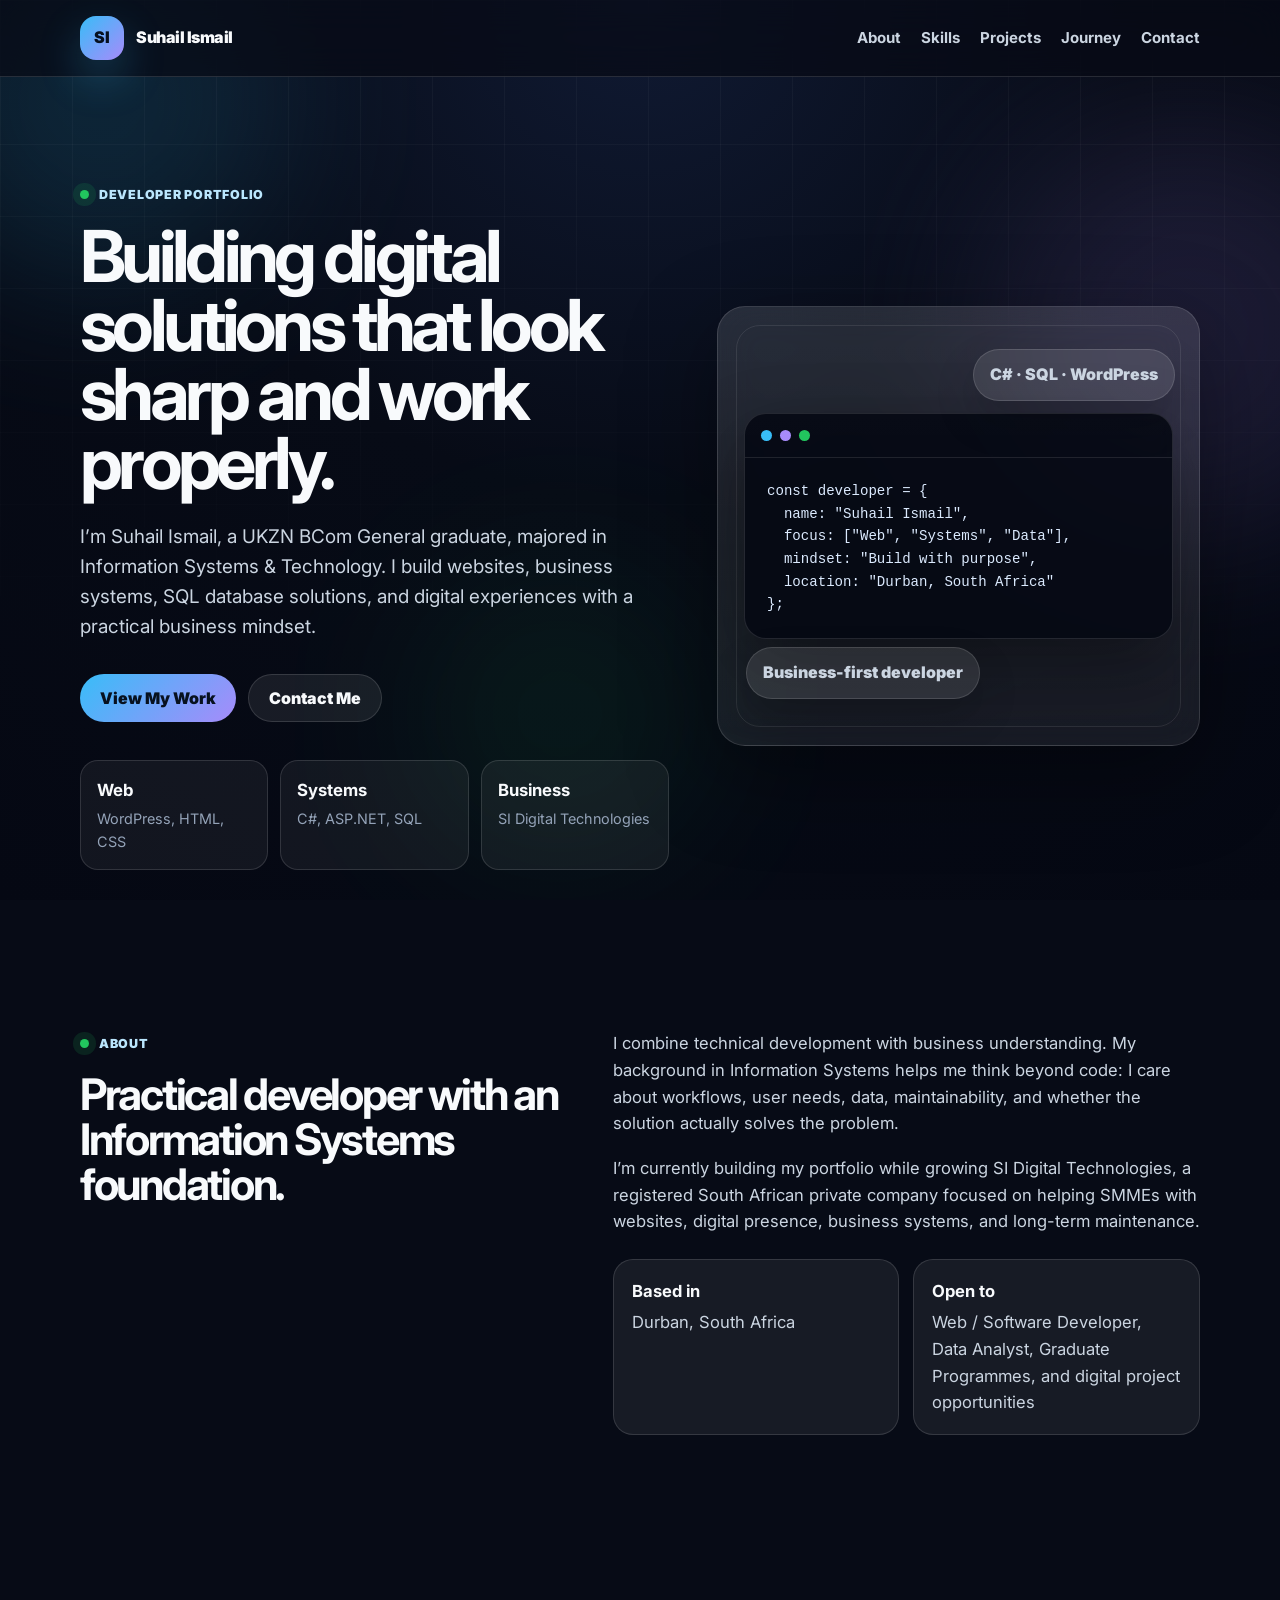
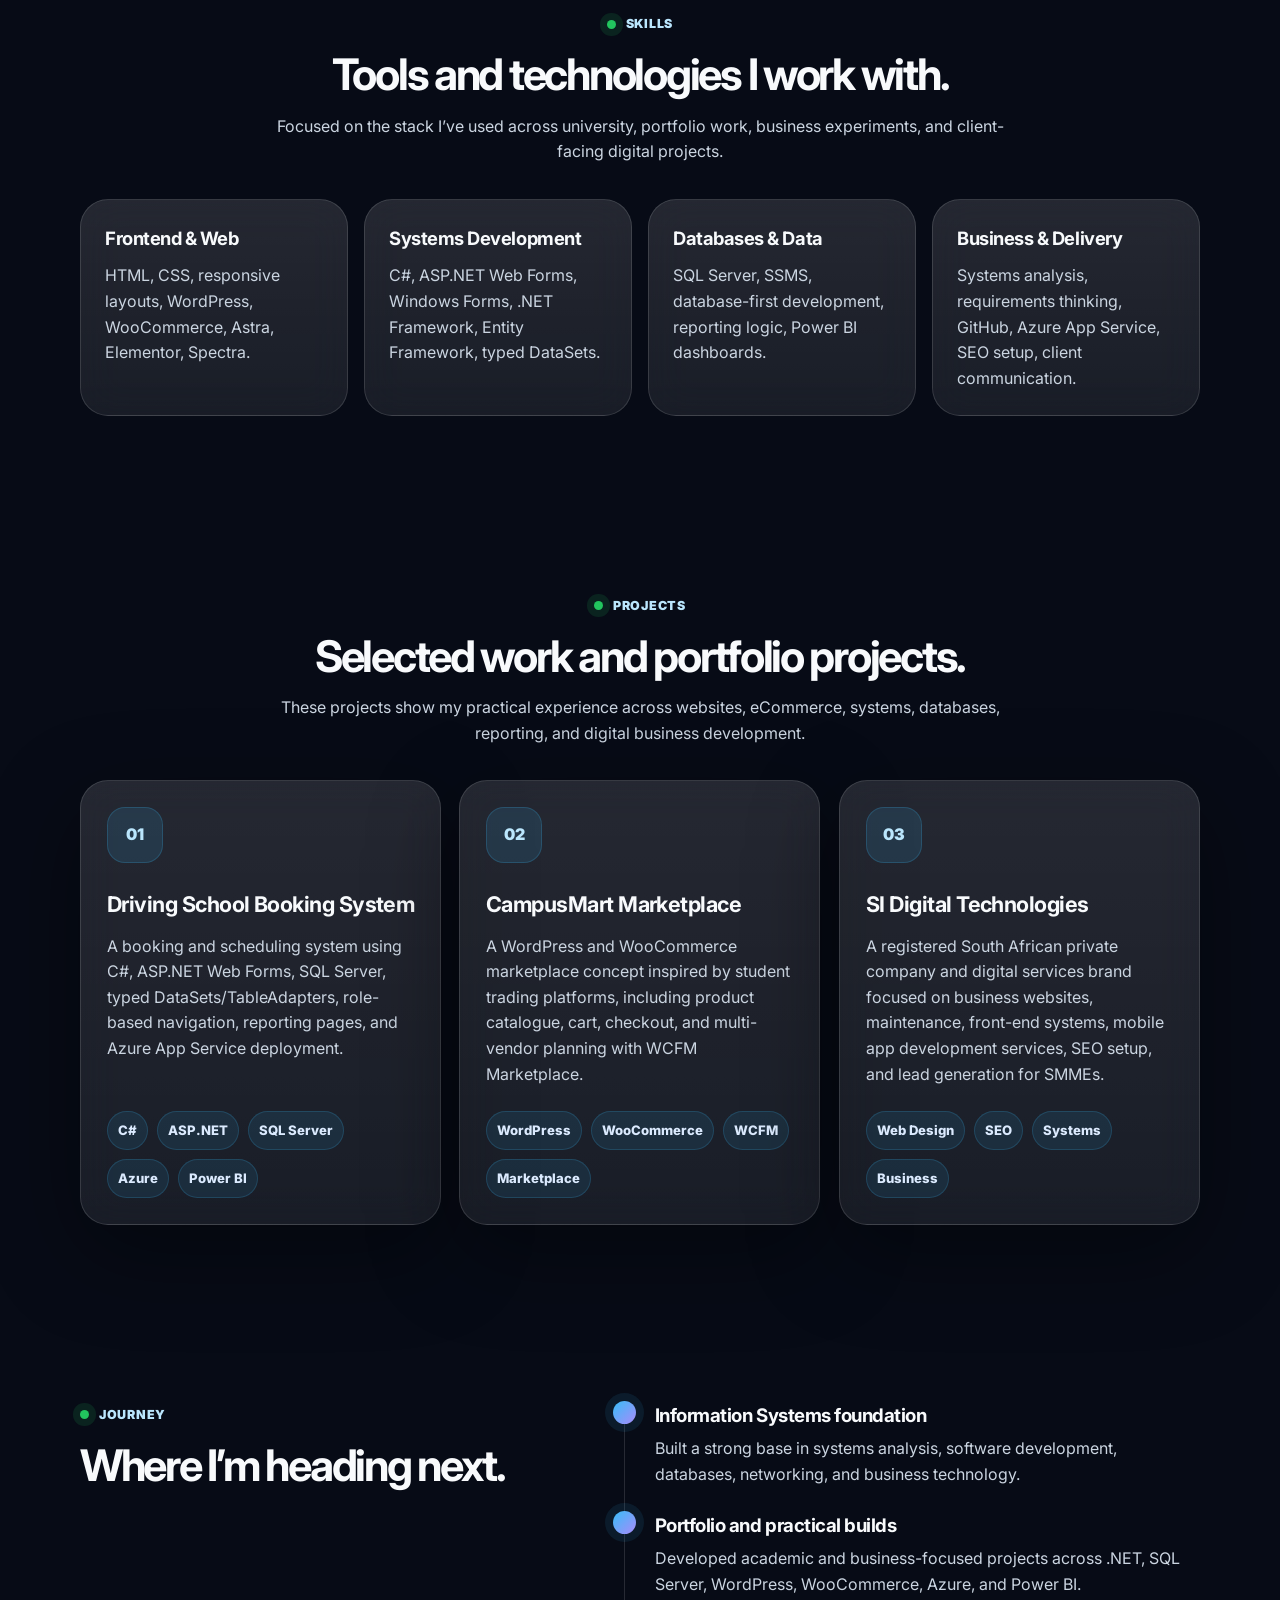
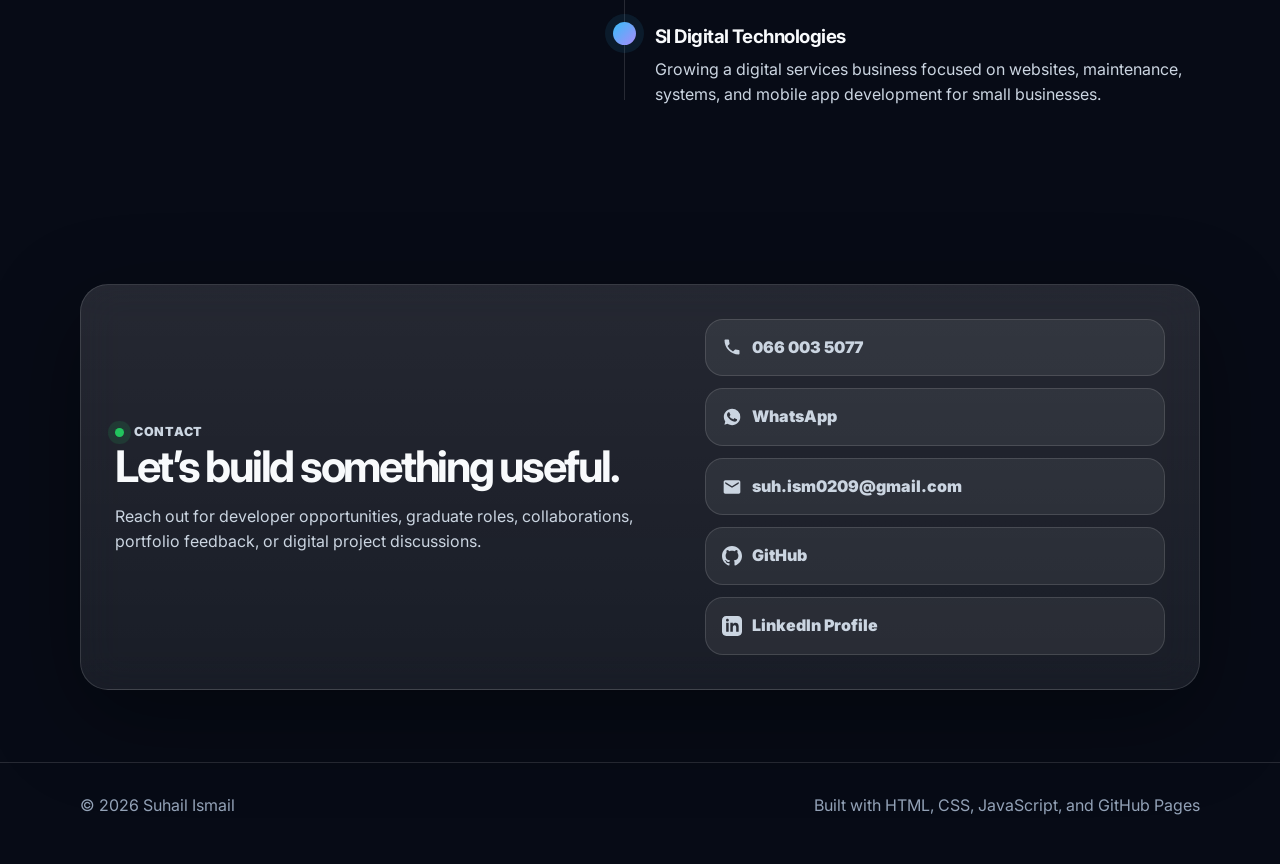
==== index.html @ fe05beca "Enhance phone contact link with hover effect for improved visibility" ====
<!doctype html>
<html lang="en">
<head>
  <meta charset="utf-8">
  <meta name="viewport" content="width=device-width, initial-scale=1">
  <meta name="description" content="Portfolio of Suhail Ismail, a BCom General graduate majoring in Information Systems and Technology, focused on web development, business systems, databases, and digital solutions.">
  <meta name="theme-color" content="#070b16">
  <title>Suhail Ismail | Developer Portfolio</title>
  <link rel="preconnect" href="https://fonts.googleapis.com">
  <link rel="preconnect" href="https://fonts.gstatic.com" crossorigin>
  <link href="https://fonts.googleapis.com/css2?family=Inter:wght@400;500;600;700;800;900&display=swap" rel="stylesheet">
  <link rel="stylesheet" href="style.css">
</head>
<body>
  <div class="cursor-glow" aria-hidden="true"></div>
  <div class="site-bg" aria-hidden="true">
    <span class="orb orb-one"></span>
    <span class="orb orb-two"></span>
    <span class="orb orb-three"></span>
    <span class="grid-overlay"></span>
  </div>

  <header class="site-header">
    <nav class="nav wrap" aria-label="Main navigation">
      <a class="brand" href="#home" aria-label="Suhail Ismail homepage">
        <span class="brand-mark">SI</span>
        <span class="brand-text">Suhail Ismail</span>
      </a>

      <button class="nav-toggle" type="button" aria-label="Open navigation" aria-expanded="false">
        <span></span><span></span><span></span>
      </button>

      <div class="nav-links" data-nav-links>
        <a href="#about">About</a>
        <a href="#skills">Skills</a>
        <a href="#projects">Projects</a>
        <a href="#journey">Journey</a>
        <a href="#contact">Contact</a>
      </div>
    </nav>
  </header>

  <main id="home">
    <section class="hero section-pad">
      <div class="wrap hero-grid">
        <div class="hero-copy reveal">
          <p class="eyebrow"><span></span>Developer Portfolio</p>
          <h1>Building digital solutions that look sharp and work properly.</h1>
          <p class="hero-lead">I’m Suhail Ismail, a UKZN BCom General graduate, majored in Information Systems &amp; Technology. I build websites, business systems, SQL database solutions, and digital experiences with a practical business mindset.</p>
          <div class="hero-actions">
            <a class="btn btn-primary" href="#projects">View My Work</a>
            <a class="btn btn-ghost" href="mailto:suh.ism0209@gmail.com">Contact Me</a>
          </div>
          <div class="hero-meta" aria-label="Portfolio highlights">
            <div><strong>Web</strong><span>WordPress, HTML, CSS</span></div>
            <div><strong>Systems</strong><span>C#, ASP.NET, SQL</span></div>
            <div><strong>Business</strong><span>SI Digital Technologies</span></div>
          </div>
        </div>

        <div class="hero-visual reveal tilt-card" data-tilt>
          <div class="visual-card glass-card">
            <div class="code-window">
              <div class="window-dots"><span></span><span></span><span></span></div>
              <pre><code>const developer = {
  name: "Suhail Ismail",
  focus: ["Web", "Systems", "Data"],
  mindset: "Build with purpose",
  location: "Durban, South Africa"
};</code></pre>
            </div>
            <div class="floating-badge badge-top">C# · SQL · WordPress</div>
            <div class="floating-badge badge-bottom">Business-first developer</div>
          </div>
        </div>
      </div>
    </section>

    <section id="about" class="section-pad">
      <div class="wrap two-col">
        <div class="section-heading reveal">
          <p class="eyebrow"><span></span>About</p>
          <h2>Practical developer with an Information Systems foundation.</h2>
        </div>
        <div class="about-copy reveal">
          <p>I combine technical development with business understanding. My background in Information Systems helps me think beyond code: I care about workflows, user needs, data, maintainability, and whether the solution actually solves the problem.</p>
          <p>I’m currently building my portfolio while growing SI Digital Technologies, a registered South African private company focused on helping SMMEs with websites, digital presence, business systems, and long-term maintenance.</p>
          <div class="about-cards">
            <article class="mini-card"><strong>Based in</strong><span>Durban, South Africa</span></article>
            <article class="mini-card"><strong>Open to</strong><span>Web / Software Developer, Data Analyst, Graduate Programmes, and digital project opportunities</span></article>
          </div>
        </div>
      </div>
    </section>

    <section id="skills" class="section-pad">
      <div class="wrap">
        <div class="section-heading reveal center-heading">
          <p class="eyebrow"><span></span>Skills</p>
          <h2>Tools and technologies I work with.</h2>
          <p>Focused on the stack I’ve used across university, portfolio work, business experiments, and client-facing digital projects.</p>
        </div>

        <div class="skills-grid reveal">
          <article class="skill-card glass-card"><h3>Frontend &amp; Web</h3><p>HTML, CSS, responsive layouts, WordPress, WooCommerce, Astra, Elementor, Spectra.</p></article>
          <article class="skill-card glass-card"><h3>Systems Development</h3><p>C#, ASP.NET Web Forms, Windows Forms, .NET Framework, Entity Framework, typed DataSets.</p></article>
          <article class="skill-card glass-card"><h3>Databases &amp; Data</h3><p>SQL Server, SSMS, database-first development, reporting logic, Power BI dashboards.</p></article>
          <article class="skill-card glass-card"><h3>Business &amp; Delivery</h3><p>Systems analysis, requirements thinking, GitHub, Azure App Service, SEO setup, client communication.</p></article>
        </div>
      </div>
    </section>

    <section id="projects" class="section-pad">
      <div class="wrap">
        <div class="section-heading reveal center-heading">
          <p class="eyebrow"><span></span>Projects</p>
          <h2>Selected work and portfolio projects.</h2>
          <p>These projects show my practical experience across websites, eCommerce, systems, databases, reporting, and digital business development.</p>
        </div>

        <div class="project-grid">
          <a href="driving-school.html" class="project-card glass-card reveal tilt-card" data-tilt>
            <div class="project-number">01</div>
            <h3>Driving School Booking System</h3>
            <p>A booking and scheduling system using C#, ASP.NET Web Forms, SQL Server, typed DataSets/TableAdapters, role-based navigation, reporting pages, and Azure App Service deployment.</p>
            <div class="tags"><span>C#</span><span>ASP.NET</span><span>SQL Server</span><span>Azure</span><span>Power BI</span></div>
          </a>

          <article class="project-card glass-card reveal tilt-card" data-tilt>
            <div class="project-number">02</div>
            <h3>CampusMart Marketplace</h3>
            <p>A WordPress and WooCommerce marketplace concept inspired by student trading platforms, including product catalogue, cart, checkout, and multi-vendor planning with WCFM Marketplace.</p>
            <div class="tags"><span>WordPress</span><span>WooCommerce</span><span>WCFM</span><span>Marketplace</span></div>
          </article>

          <article class="project-card glass-card reveal tilt-card" data-tilt>
            <div class="project-number">03</div>
            <h3>SI Digital Technologies</h3>
            <p>A registered South African private company and digital services brand focused on business websites, maintenance, front-end systems, mobile app development services, SEO setup, and lead generation for SMMEs.</p>
            <div class="tags"><span>Web Design</span><span>SEO</span><span>Systems</span><span>Business</span></div>
          </article>
        </div>
      </div>
    </section>

    <section id="journey" class="section-pad">
      <div class="wrap two-col">
        <div class="section-heading reveal">
          <p class="eyebrow"><span></span>Journey</p>
          <h2>Where I’m heading next.</h2>
        </div>
        <div class="timeline reveal">
          <article class="timeline-item"><span></span><div><h3>Information Systems foundation</h3><p>Built a strong base in systems analysis, software development, databases, networking, and business technology.</p></div></article>
          <article class="timeline-item"><span></span><div><h3>Portfolio and practical builds</h3><p>Developed academic and business-focused projects across .NET, SQL Server, WordPress, WooCommerce, Azure, and Power BI.</p></div></article>
          <article class="timeline-item"><span></span><div><h3>SI Digital Technologies</h3><p>Growing a digital services business focused on websites, maintenance, systems, and mobile app development for small businesses.</p></div></article>
        </div>
      </div>
    </section>

    <section id="contact" class="section-pad contact-section">
      <div class="wrap contact-card glass-card reveal">
        <div>
          <p class="eyebrow"><span></span>Contact</p>
          <h2>Let’s build something useful.</h2>
          <p>Reach out for developer opportunities, graduate roles, collaborations, portfolio feedback, or digital project discussions.</p>
        </div>
        <div class="contact-links">
            <a href="tel: +27660035077" class="contact-link-phone">
              <svg xmlns="http://www.w3.org/2000/svg" width="20" height="20" viewBox="0 0 24 24" fill="currentColor"><path d="M6.62 10.79a15.05 15.05 0 006.59 6.59l2.2-2.2c.27-.27.67-.36 1.02-.24 1.12.37 2.33.57 3.57.57.55 0 1 .45 1 1V20c0 .55-.45 1-1 1-9.39 0-17-7.61-17-17 0-.55.45-1 1-1h3.5c.55 0 1 .45 1 1 0 1.25.2 2.45.57 3.57.11.35.03.74-.25 1.02l-2.2 2.2z"/></svg>
              <span>066 003 5077</span>
            </a>
           <a href="https://wa.me/27660035077" target="_blank" rel="noopener" class="contact-link-whatsapp">
             <svg xmlns="http://www.w3.org/2000/svg" width="20" height="20" viewBox="0 0 24 24" fill="currentColor"><path d="M17.472 14.382c-.297-.149-1.758-.867-2.03-.967-.273-.099-.471-.148-.67.15-.197.297-.767.966-.94 1.164-.173.199-.347.223-.644.075-.297-.15-1.255-.463-2.39-1.475-.883-.788-1.48-1.761-1.653-2.059-.173-.297-.018-.458.13-.606.134-.133.298-.347.446-.52.149-.174.198-.298.298-.497.099-.198.05-.371-.025-.52-.075-.149-.669-1.612-.916-2.207-.242-.579-.487-.5-.669-.51-.173-.008-.371-.01-.57-.01-.198 0-.52.074-.792.372-.272.297-1.04 1.016-1.04 2.479 0 1.462 1.065 2.875 1.213 3.074.149.198 2.096 3.2 5.077 4.487.709.306 1.262.489 1.694.625.712.227 1.36.195 1.871.118.571-.085 1.758-.719 2.006-1.413.248-.694.248-1.289.173-1.413-.074-.124-.272-.198-.57-.347m-5.421 7.403h-.004a9.87 9.87 0 01-5.031-1.378l-.361-.214-3.741.982.998-3.648-.235-.374a9.86 9.86 0 01-1.51-5.26c.001-5.45 4.436-9.884 9.888-9.884 2.64 0 5.122 1.03 6.988 2.898a9.825 9.825 0 012.893 6.994c-.003 5.45-4.437 9.884-9.885 9.884z"/></svg>
             <span>WhatsApp</span>
           </a>
           <a href="mailto:suh.ism0209@gmail.com">
             <svg xmlns="http://www.w3.org/2000/svg" width="20" height="20" viewBox="0 0 24 24" fill="currentColor"><path d="M20 4H4c-1.1 0-1.99.9-1.99 2L2 18c0 1.1.9 2 2 2h16c1.1 0 2-.9 2-2V6c0-1.1-.9-2-2-2zm0 4l-8 5-8-5V6l8 5 8-5v2z"/></svg>
             <span>suh.ism0209@gmail.com</span>
           </a>
            <a href="https://github.com/SI0209" target="_blank" rel="noopener" class="contact-link-github">
              <svg xmlns="http://www.w3.org/2000/svg" width="20" height="20" viewBox="0 0 24 24" fill="currentColor"><path d="M12 0c-6.626 0-12 5.373-12 12 0 5.302 3.438 9.8 8.207 11.387.599.111.793-.261.793-.577v-2.234c-3.338.726-4.033-1.416-4.033-1.416-.546-1.387-1.333-1.756-1.333-1.756-1.089-.745.083-.729.083-.729 1.205.084 1.839 1.237 1.839 1.237 1.07 1.834 2.807 1.304 3.492.997.107-.775.418-1.305.762-1.604-2.665-.305-5.467-1.334-5.467-5.931 0-1.311.469-2.381 1.236-3.221-.124-.303-.535-1.524.117-3.176 0 0 1.008-.322 3.301 1.23.957-.266 1.983-.399 3.003-.404 1.02.005 2.047.138 3.006.404 2.291-1.552 3.297-1.23 3.297-1.23.653 1.653.242 2.874.118 3.176.77.84 1.235 1.911 1.235 3.221 0 4.609-2.807 5.624-5.479 5.921.43.372.823 1.102.823 2.222v3.293c0 .319.192.694.801.576 4.765-1.589 8.199-6.086 8.199-11.386 0-6.627-5.373-12-12-12z"/></svg>
              <span>GitHub</span>
            </a>
            <a href="https://www.linkedin.com/in/suhail-ismail-73589b288" target="_blank" rel="noopener" class="contact-link-linkedin">
              <svg xmlns="http://www.w3.org/2000/svg" width="20" height="20" viewBox="0 0 24 24" fill="currentColor"><path d="M19 0h-14c-2.761 0-5 2.239-5 5v14c0 2.761 2.239 5 5 5h14c2.761 0 5-2.239 5-5v-14c0-2.761-2.239-5-5-5zm-11 19h-3v-11h3v11zm-1.5-12.268c-.966 0-1.75-.79-1.75-1.764s.784-1.764 1.75-1.764 1.75.79 1.75 1.764-.783 1.764-1.75 1.764zm13.5 12.268h-3v-5.604c0-3.368-4-3.113-4 0v5.604h-3v-11h3v1.765c1.396-2.586 7-2.777 7 2.476v6.759z"/></svg>
              <span>LinkedIn Profile</span>
            </a>
        </div>
      </div>
    </section>
  </main>

  <footer class="site-footer">
    <div class="wrap footer-inner">
      <span>© 2026 Suhail Ismail</span>
      <span>Built with HTML, CSS, JavaScript, and GitHub Pages</span>
    </div>
  </footer>

  <script src="script.js"></script>
</body>
</html>
---- style.css ----
:root {
  --bg: #070b16;
  --bg-soft: #0d1324;
  --card: rgba(255, 255, 255, 0.075);
  --card-strong: rgba(255, 255, 255, 0.12);
  --text: #f8fafc;
  --muted: #cbd5e1;
  --soft: #94a3b8;
  --line: rgba(255, 255, 255, 0.13);
  --accent: #38bdf8;
  --accent-two: #a78bfa;
  --accent-three: #22c55e;
  --shadow: 0 28px 90px rgba(0, 0, 0, 0.38);
  --radius: 28px;
  --max: 1120px;
}

* { box-sizing: border-box; }
html { scroll-behavior: smooth; overflow-x: hidden; }
body {
  margin: 0;
  font-family: Inter, system-ui, -apple-system, BlinkMacSystemFont, "Segoe UI", sans-serif;
  background: var(--bg);
  color: var(--text);
  line-height: 1.6;
  overflow-x: hidden;
}

a { color: inherit; text-decoration: none; }
img { max-width: 100%; display: block; }
::selection { background: rgba(56, 189, 248, 0.3); }

.wrap { width: min(var(--max), calc(100% - 32px)); margin: 0 auto; }
.section-pad { padding: 88px 0; position: relative; }
.hero-copy, .section-heading, .about-copy, .skill-card, .project-card, .contact-card, .timeline { min-width: 0; }

.site-bg { position: fixed; inset: 0; z-index: -2; overflow: hidden; background: radial-gradient(circle at top, #101a33 0%, var(--bg) 45%, #050813 100%); }
.grid-overlay {
  position: absolute;
  inset: 0;
  background-image:
    linear-gradient(rgba(255,255,255,0.04) 1px, transparent 1px),
    linear-gradient(90deg, rgba(255,255,255,0.04) 1px, transparent 1px);
  background-size: 72px 72px;
  mask-image: linear-gradient(to bottom, black, transparent 78%);
}
.orb { position: absolute; border-radius: 50%; filter: blur(80px); opacity: 0.55; animation: floatOrb 16s ease-in-out infinite alternate; }
.orb-one { width: 360px; height: 360px; background: rgba(56, 189, 248, 0.28); top: -80px; left: -80px; }
.orb-two { width: 420px; height: 420px; background: rgba(167, 139, 250, 0.24); top: 120px; right: -120px; animation-delay: -4s; }
.orb-three { width: 300px; height: 300px; background: rgba(34, 197, 94, 0.15); bottom: 4%; left: 32%; animation-delay: -8s; }
@keyframes floatOrb { to { transform: translate3d(42px, -36px, 0) scale(1.08); } }

.cursor-glow {
  position: fixed;
  width: 420px;
  height: 420px;
  border-radius: 50%;
  background: radial-gradient(circle, rgba(56, 189, 248, 0.13), transparent 62%);
  pointer-events: none;
  z-index: -1;
  transform: translate(-50%, -50%);
  opacity: 0;
  transition: opacity 0.25s ease;
}

.site-header {
  position: sticky;
  top: 0;
  z-index: 50;
  backdrop-filter: blur(18px);
  background: rgba(7, 11, 22, 0.72);
  border-bottom: 1px solid var(--line);
}
.nav { min-height: 76px; display: flex; align-items: center; justify-content: space-between; gap: 24px; }
.brand { display: inline-flex; align-items: center; gap: 12px; font-weight: 900; letter-spacing: -0.03em; }
.brand-mark {
  width: 44px;
  height: 44px;
  display: grid;
  place-items: center;
  border-radius: 16px;
  background: linear-gradient(135deg, var(--accent), var(--accent-two));
  color: #06101f;
  box-shadow: 0 18px 42px rgba(56, 189, 248, 0.26);
  flex: 0 0 auto;
}
.brand-text { font-size: 1rem; }
.nav-links { display: flex; align-items: center; gap: 20px; color: var(--muted); font-weight: 700; font-size: 0.94rem; }
.nav-links a { transition: color 0.2s ease; }
.nav-links a:hover { color: var(--accent); }
.nav-toggle { display: none; width: 44px; height: 44px; border: 1px solid var(--line); border-radius: 14px; background: rgba(255,255,255,0.06); }
.nav-toggle span { display: block; width: 18px; height: 2px; margin: 4px auto; background: var(--text); border-radius: 999px; }

.hero { min-height: auto; display: grid; align-items: center; padding-top: 104px; padding-bottom: 72px; }
.hero-grid { display: grid; grid-template-columns: minmax(0, 1fr) minmax(340px, 0.82fr); gap: clamp(24px, 4vw, 48px); align-items: center; }
.eyebrow { display: inline-flex; align-items: center; gap: 10px; margin: 0 0 18px; color: #bae6fd; font-weight: 900; letter-spacing: 0.06em; text-transform: uppercase; font-size: 0.78rem; }
.eyebrow span { width: 9px; height: 9px; border-radius: 99px; background: var(--accent-three); box-shadow: 0 0 0 7px rgba(34,197,94,0.13); flex: 0 0 auto; }
h1, h2, h3, p { overflow-wrap: normal; word-break: normal; }
h1 { margin: 0; font-size: clamp(2.8rem, 5.6vw, 5.15rem); line-height: 0.96; letter-spacing: -0.065em; max-width: 780px; }
h2 { margin: 0; font-size: clamp(2rem, 3.4vw, 3.15rem); line-height: 1.04; letter-spacing: -0.052em; }
h3 { margin: 0; letter-spacing: -0.025em; }
.hero-lead { max-width: 720px; margin: 24px 0 0; color: var(--muted); font-size: clamp(1.02rem, 1.65vw, 1.18rem); }
.hero-actions { display: flex; flex-wrap: wrap; gap: 12px; margin-top: 32px; }
.btn {
  display: inline-flex;
  align-items: center;
  justify-content: center;
  min-height: 48px;
  padding: 0 20px;
  border-radius: 999px;
  font-weight: 900;
  border: 1px solid var(--line);
  transition: transform 0.2s ease, border-color 0.2s ease, background 0.2s ease;
}
.btn:hover { transform: translateY(-2px); border-color: rgba(56, 189, 248, 0.65); }
.btn-primary { border: 0; background: linear-gradient(135deg, var(--accent), var(--accent-two)); color: #07111f; }
.btn-ghost { background: rgba(255,255,255,0.075); color: var(--text); }
.hero-meta { display: grid; grid-template-columns: repeat(3, minmax(0, 1fr)); gap: 12px; margin-top: 38px; }
.hero-meta div { padding: 16px; border: 1px solid var(--line); border-radius: 18px; background: rgba(255,255,255,0.055); }
.hero-meta strong { display: block; font-size: 1.05rem; }
.hero-meta span { display: block; color: var(--soft); font-size: 0.9rem; margin-top: 3px; }

.glass-card {
  background: linear-gradient(180deg, var(--card-strong), var(--card));
  border: 1px solid var(--line);
  border-radius: var(--radius);
  box-shadow: var(--shadow);
  backdrop-filter: blur(20px);
}
.hero-visual { perspective: 900px; min-width: 0; width: 100%; max-width: 520px; justify-self: end; }
.visual-card { min-height: 440px; position: relative; padding: 26px; display: grid; align-items: center; transform-style: preserve-3d; overflow: hidden; }
.visual-card::before {
  content: "";
  position: absolute;
  inset: 18px;
  border-radius: 24px;
  border: 1px solid rgba(255,255,255,0.09);
  transform: translateZ(34px);
}
.code-window { position: relative; z-index: 2; transform: translateZ(64px); border-radius: 22px; overflow: hidden; background: rgba(4, 8, 18, 0.86); border: 1px solid rgba(255,255,255,0.12); box-shadow: 0 28px 70px rgba(0,0,0,0.38); }
.window-dots { display: flex; gap: 8px; padding: 16px; border-bottom: 1px solid rgba(255,255,255,0.1); }
.window-dots span { width: 11px; height: 11px; border-radius: 50%; background: var(--accent); }
.window-dots span:nth-child(2) { background: var(--accent-two); }
.window-dots span:nth-child(3) { background: var(--accent-three); }
pre { margin: 0; padding: 22px; color: #dbeafe; font-size: clamp(0.78rem, 1.1vw, 0.92rem); overflow-x: auto; white-space: pre; max-width: 100%; }
.floating-badge { position: absolute; z-index: 3; padding: 12px 16px; border-radius: 999px; background: rgba(255,255,255,0.1); border: 1px solid var(--line); color: var(--muted); font-weight: 900; box-shadow: 0 18px 40px rgba(0,0,0,0.2); }
.badge-top { top: 42px; right: 24px; transform: translateZ(92px); }
.badge-bottom { bottom: 46px; left: 28px; transform: translateZ(92px); }

.two-col { display: grid; grid-template-columns: minmax(0, 0.9fr) minmax(0, 1.1fr); gap: 52px; align-items: start; }
.section-heading p:not(.eyebrow), .about-copy p, .skill-card p, .project-card p, .timeline-item p, .contact-card p { color: var(--muted); }
.center-heading { text-align: center; max-width: 760px; margin: 0 auto 34px; }
.center-heading .eyebrow { justify-content: center; }
.about-copy { font-size: 1.04rem; }
.about-copy p { margin: 0 0 18px; }
.about-cards { display: grid; grid-template-columns: repeat(2, minmax(0, 1fr)); gap: 14px; margin-top: 24px; }
.mini-card { padding: 18px; border-radius: 20px; border: 1px solid var(--line); background: rgba(255,255,255,0.065); min-width: 0; }
.mini-card strong { display: block; margin-bottom: 5px; }
.mini-card span { color: var(--muted); }

.skills-grid { display: grid; grid-template-columns: repeat(4, minmax(0, 1fr)); gap: 16px; }
.skill-card { padding: 24px; box-shadow: none; }
.skill-card h3 { margin-bottom: 10px; font-size: 1.15rem; }
.skill-card p { margin: 0; }

.project-grid { display: grid; grid-template-columns: repeat(3, minmax(0, 1fr)); gap: 18px; }
.project-card { padding: 26px; min-height: 390px; display: flex; flex-direction: column; transform-style: preserve-3d; }
.project-number { width: 56px; height: 56px; display: grid; place-items: center; border-radius: 18px; background: rgba(56,189,248,0.12); border: 1px solid rgba(56,189,248,0.2); color: #bae6fd; font-weight: 950; margin-bottom: 24px; transform: translateZ(36px); flex: 0 0 auto; }
.project-card h3 { font-size: 1.35rem; margin-bottom: 12px; transform: translateZ(32px); }
.project-card p { margin: 0; transform: translateZ(26px); }
.tags { display: flex; flex-wrap: wrap; gap: 9px; margin-top: auto; padding-top: 24px; transform: translateZ(28px); }
.tags span { font-size: 0.82rem; color: #dbeafe; font-weight: 800; padding: 8px 10px; border-radius: 999px; background: rgba(56,189,248,0.1); border: 1px solid rgba(56,189,248,0.18); }

.timeline { position: relative; display: grid; gap: 24px; }
.timeline::before { content: ""; position: absolute; left: 11px; top: 8px; bottom: 8px; width: 1px; background: var(--line); }
.timeline-item { display: grid; grid-template-columns: 24px minmax(0, 1fr); gap: 18px; }
.timeline-item > span { width: 23px; height: 23px; border-radius: 50%; background: linear-gradient(135deg, var(--accent), var(--accent-two)); box-shadow: 0 0 0 8px rgba(56,189,248,0.09); position: relative; z-index: 1; }
.timeline-item h3 { margin-bottom: 5px; }
.timeline-item p { margin: 0; }

.contact-section { padding-bottom: 72px; }
.contact-card { padding: 34px; display: grid; grid-template-columns: minmax(0, 1.1fr) minmax(280px, 0.9fr); gap: 28px; align-items: center; }
.contact-card h2 { margin-bottom: 14px; }
.contact-card p { margin: 0; }
.contact-links { display: grid; gap: 12px; min-width: 0; }
  .contact-links a { display: flex; align-items: center; gap: 10px; padding: 15px 16px; border-radius: 18px; background: rgba(255,255,255,0.065); border: 1px solid var(--line); color: var(--muted); font-weight: 900; transition: color 0.2s ease, border-color 0.2s ease, transform 0.2s ease; overflow-wrap: anywhere; }
  .contact-links a:hover { color: var(--accent); border-color: rgba(56,189,248,0.38); transform: translateX(4px); }

  .contact-link-whatsapp { display: flex; align-items: center; gap: 10px; }
  .contact-link-whatsapp:hover { color: #25D366 !important; border-color: rgba(37, 211, 102, 0.4) !important; }
  .contact-link-github:hover { color: #a78bfa !important; border-color: rgba(167, 139, 250, 0.4) !important; }
  .contact-link-linkedin:hover { color: #0077b5 !important; border-color: rgba(0, 119, 181, 0.4) !important; }
  .contact-link-phone:hover { color: #3DDC84 !important; border-color: rgba(61, 220, 132, 0.4) !important; }


.site-footer { border-top: 1px solid var(--line); padding: 30px 0 46px; color: var(--soft); }
.footer-inner { display: flex; justify-content: space-between; gap: 18px; flex-wrap: wrap; }

.reveal { opacity: 0; transform: translateY(24px); transition: opacity 0.7s ease, transform 0.7s ease; }
.reveal.visible { opacity: 1; transform: translateY(0); }
.tilt-card { transition: transform 0.18s ease; will-change: transform; }

@media (max-width: 1180px) {
  .hero-grid { grid-template-columns: 1fr; }
  .hero-visual { justify-self: start; max-width: 620px; }
  .visual-card { min-height: 380px; }
}

@media (max-width: 980px) {
  .two-col, .contact-card { grid-template-columns: 1fr; }
  .skills-grid, .project-grid { grid-template-columns: repeat(2, minmax(0, 1fr)); }
  .hero { min-height: auto; }
}

@media (max-width: 760px) {
  .section-pad { padding: 70px 0; }
  .nav-toggle { display: block; }
  .nav-links {
    position: absolute;
    left: 16px;
    right: 16px;
    top: 84px;
    display: grid;
    gap: 6px;
    padding: 16px;
    border: 1px solid var(--line);
    border-radius: 22px;
    background: rgba(7, 11, 22, 0.95);
    box-shadow: var(--shadow);
    opacity: 0;
    pointer-events: none;
    transform: translateY(-10px);
    transition: 0.2s ease;
  }
  .nav-links.open { opacity: 1; pointer-events: auto; transform: translateY(0); }
  .nav-links a { padding: 12px; border-radius: 14px; background: rgba(255,255,255,0.05); }
  h1 { font-size: clamp(2.45rem, 12vw, 4.1rem); letter-spacing: -0.055em; }
  h2 { font-size: clamp(2rem, 9vw, 3rem); }
  .hero-meta, .about-cards, .skills-grid, .project-grid { grid-template-columns: 1fr; }
  .hero-visual { display: none; }
}

@media (max-width: 480px) {
  .wrap { width: min(100% - 22px, var(--max)); }
  .brand-text { display: none; }
  .hero-actions .btn { width: 100%; }
  .contact-card, .project-card, .skill-card { padding: 22px; }
}

@media (prefers-reduced-motion: reduce) {
  *, *::before, *::after { animation: none !important; transition: none !important; scroll-behavior: auto !important; }
  .reveal { opacity: 1; transform: none; }
}
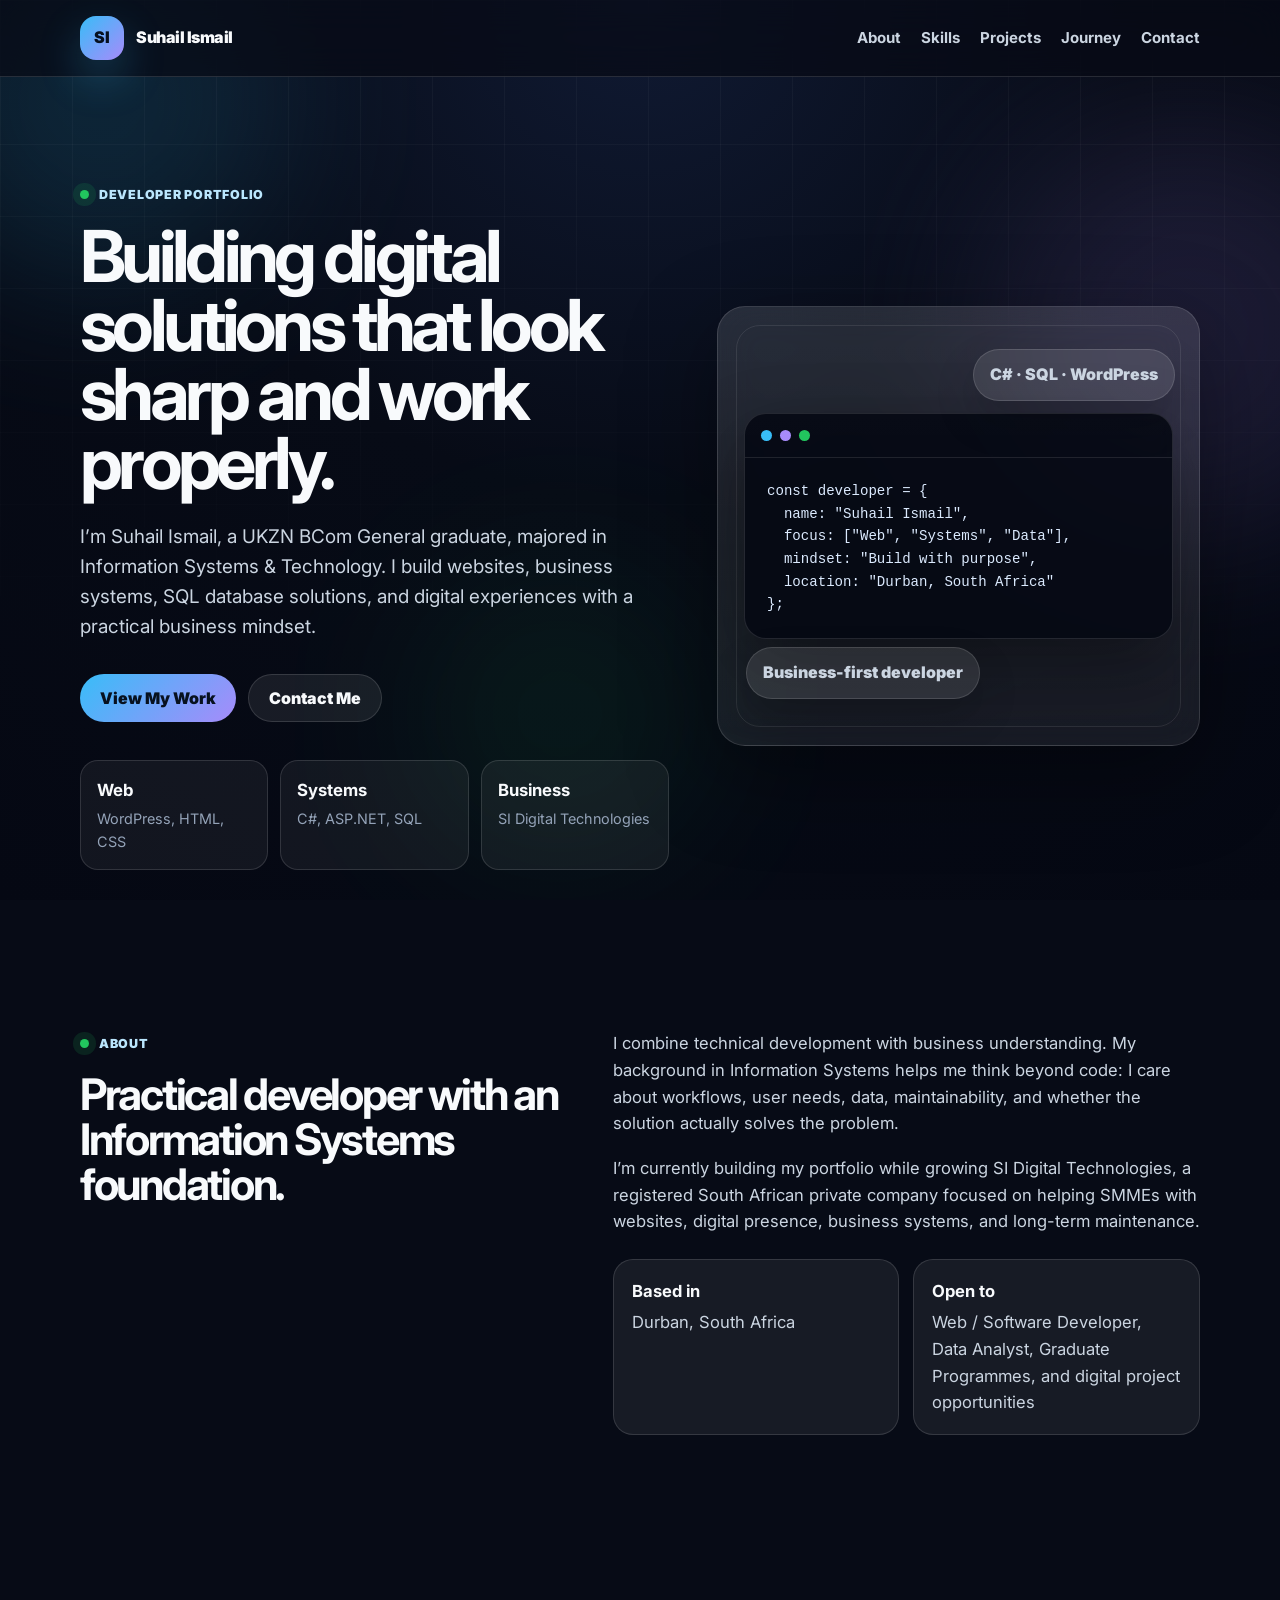
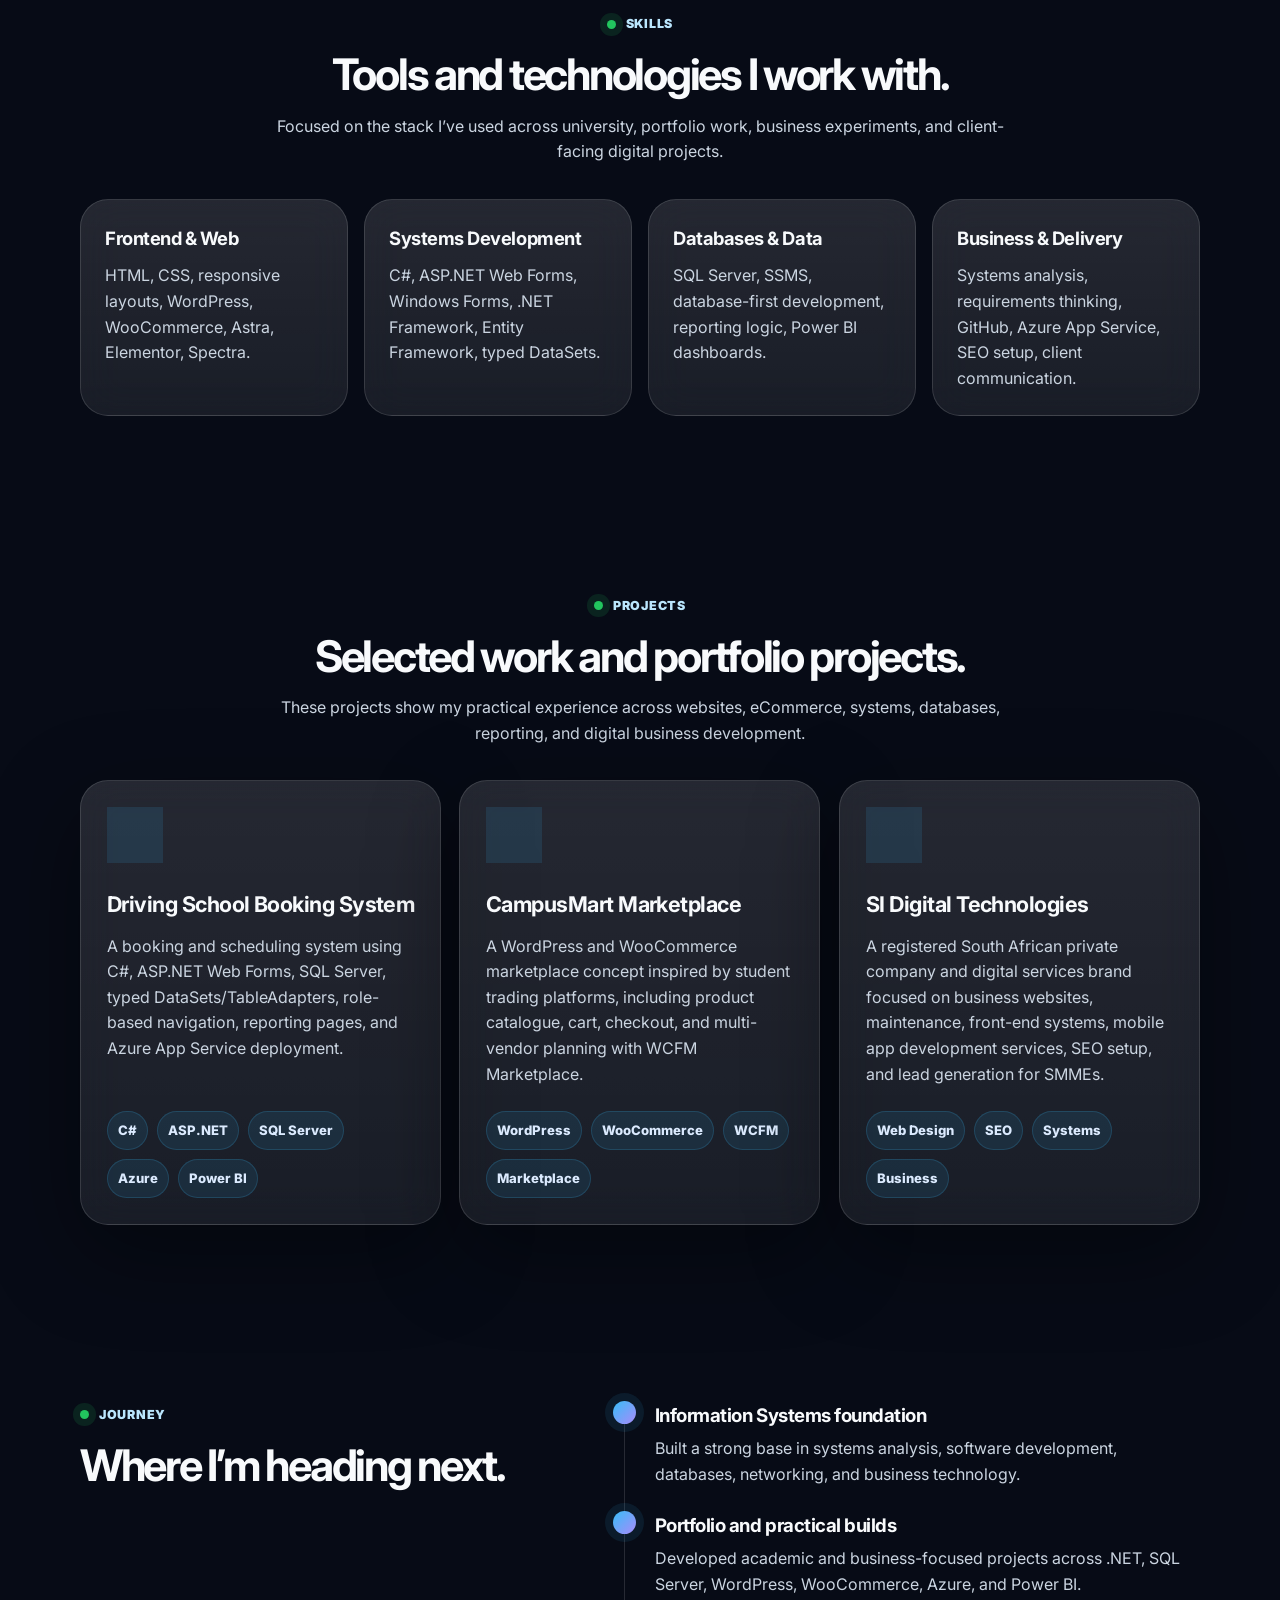
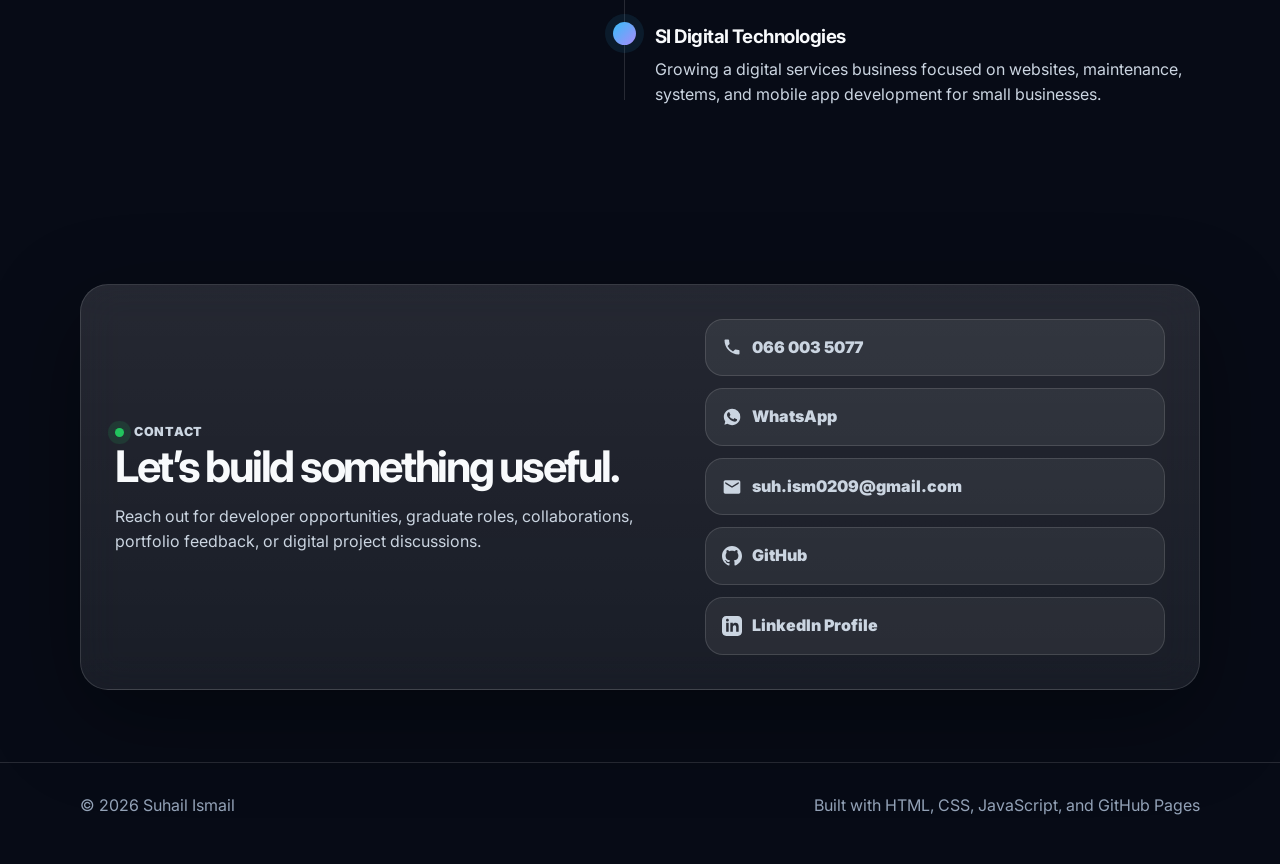
==== commit 3f4b31b4: "Update project cards to use anchor tags for improved link functionality" ====
--- a/index.html
+++ b/index.html
@@ -127,19 +127,19 @@
             <div class="tags"><span>C#</span><span>ASP.NET</span><span>SQL Server</span><span>Azure</span><span>Power BI</span></div>
           </a>
 
-          <article class="project-card glass-card reveal tilt-card" data-tilt>
+          <a href="https://www.linkedin.com/posts/suhail-ismail-73589b288_introducing-campusmart-a-university-exclusive-ugcPost-7429116604665339904-hdmT" class="project-card glass-card reveal tilt-card" data-tilt>
             <div class="project-number">02</div>
             <h3>CampusMart Marketplace</h3>
             <p>A WordPress and WooCommerce marketplace concept inspired by student trading platforms, including product catalogue, cart, checkout, and multi-vendor planning with WCFM Marketplace.</p>
             <div class="tags"><span>WordPress</span><span>WooCommerce</span><span>WCFM</span><span>Marketplace</span></div>
-          </article>
-
-          <article class="project-card glass-card reveal tilt-card" data-tilt>
+          </a>
+
+          <a href="https://www.sidigitaltech.co.za" class="project-card glass-card reveal tilt-card" data-tilt>
             <div class="project-number">03</div>
             <h3>SI Digital Technologies</h3>
             <p>A registered South African private company and digital services brand focused on business websites, maintenance, front-end systems, mobile app development services, SEO setup, and lead generation for SMMEs.</p>
             <div class="tags"><span>Web Design</span><span>SEO</span><span>Systems</span><span>Business</span></div>
-          </article>
+          </a>
         </div>
       </div>
     </section>
@@ -174,10 +174,10 @@
              <svg xmlns="http://www.w3.org/2000/svg" width="20" height="20" viewBox="0 0 24 24" fill="currentColor"><path d="M17.472 14.382c-.297-.149-1.758-.867-2.03-.967-.273-.099-.471-.148-.67.15-.197.297-.767.966-.94 1.164-.173.199-.347.223-.644.075-.297-.15-1.255-.463-2.39-1.475-.883-.788-1.48-1.761-1.653-2.059-.173-.297-.018-.458.13-.606.134-.133.298-.347.446-.52.149-.174.198-.298.298-.497.099-.198.05-.371-.025-.52-.075-.149-.669-1.612-.916-2.207-.242-.579-.487-.5-.669-.51-.173-.008-.371-.01-.57-.01-.198 0-.52.074-.792.372-.272.297-1.04 1.016-1.04 2.479 0 1.462 1.065 2.875 1.213 3.074.149.198 2.096 3.2 5.077 4.487.709.306 1.262.489 1.694.625.712.227 1.36.195 1.871.118.571-.085 1.758-.719 2.006-1.413.248-.694.248-1.289.173-1.413-.074-.124-.272-.198-.57-.347m-5.421 7.403h-.004a9.87 9.87 0 01-5.031-1.378l-.361-.214-3.741.982.998-3.648-.235-.374a9.86 9.86 0 01-1.51-5.26c.001-5.45 4.436-9.884 9.888-9.884 2.64 0 5.122 1.03 6.988 2.898a9.825 9.825 0 012.893 6.994c-.003 5.45-4.437 9.884-9.885 9.884z"/></svg>
              <span>WhatsApp</span>
            </a>
-           <a href="mailto:suh.ism0209@gmail.com">
-             <svg xmlns="http://www.w3.org/2000/svg" width="20" height="20" viewBox="0 0 24 24" fill="currentColor"><path d="M20 4H4c-1.1 0-1.99.9-1.99 2L2 18c0 1.1.9 2 2 2h16c1.1 0 2-.9 2-2V6c0-1.1-.9-2-2-2zm0 4l-8 5-8-5V6l8 5 8-5v2z"/></svg>
-             <span>suh.ism0209@gmail.com</span>
-           </a>
+            <a href="mailto:suh.ism0209@gmail.com" class="contact-link-email">
+              <svg xmlns="http://www.w3.org/2000/svg" width="20" height="20" viewBox="0 0 24 24" fill="currentColor"><path d="M20 4H4c-1.1 0-1.99.9-1.99 2L2 18c0 1.1.9 2 2 2h16c1.1 0 2-.9 2-2V6c0-1.1-.9-2-2-2zm0 4l-8 5-8-5V6l8 5 8-5v2z"/></svg>
+              <span>suh.ism0209@gmail.com</span>
+            </a>
             <a href="https://github.com/SI0209" target="_blank" rel="noopener" class="contact-link-github">
               <svg xmlns="http://www.w3.org/2000/svg" width="20" height="20" viewBox="0 0 24 24" fill="currentColor"><path d="M12 0c-6.626 0-12 5.373-12 12 0 5.302 3.438 9.8 8.207 11.387.599.111.793-.261.793-.577v-2.234c-3.338.726-4.033-1.416-4.033-1.416-.546-1.387-1.333-1.756-1.333-1.756-1.089-.745.083-.729.083-.729 1.205.084 1.839 1.237 1.839 1.237 1.07 1.834 2.807 1.304 3.492.997.107-.775.418-1.305.762-1.604-2.665-.305-5.467-1.334-5.467-5.931 0-1.311.469-2.381 1.236-3.221-.124-.303-.535-1.524.117-3.176 0 0 1.008-.322 3.301 1.23.957-.266 1.983-.399 3.003-.404 1.02.005 2.047.138 3.006.404 2.291-1.552 3.297-1.23 3.297-1.23.653 1.653.242 2.874.118 3.176.77.84 1.235 1.911 1.235 3.221 0 4.609-2.807 5.624-5.479 5.921.43.372.823 1.102.823 2.222v3.293c0 .319.192.694.801.576 4.765-1.589 8.199-6.086 8.199-11.386 0-6.627-5.373-12-12-12z"/></svg>
               <span>GitHub</span>
--- a/style.css
+++ b/style.css
@@ -191,6 +191,7 @@
   .contact-link-github:hover { color: #a78bfa !important; border-color: rgba(167, 139, 250, 0.4) !important; }
   .contact-link-linkedin:hover { color: #0077b5 !important; border-color: rgba(0, 119, 181, 0.4) !important; }
   .contact-link-phone:hover { color: #3DDC84 !important; border-color: rgba(61, 220, 132, 0.4) !important; }
+  .contact-link-email:hover { color: #0072C6 !important; border-color: rgba(0, 114, 198, 0.4) !important; }
 
 
 .site-footer { border-top: 1px solid var(--line); padding: 30px 0 46px; color: var(--soft); }
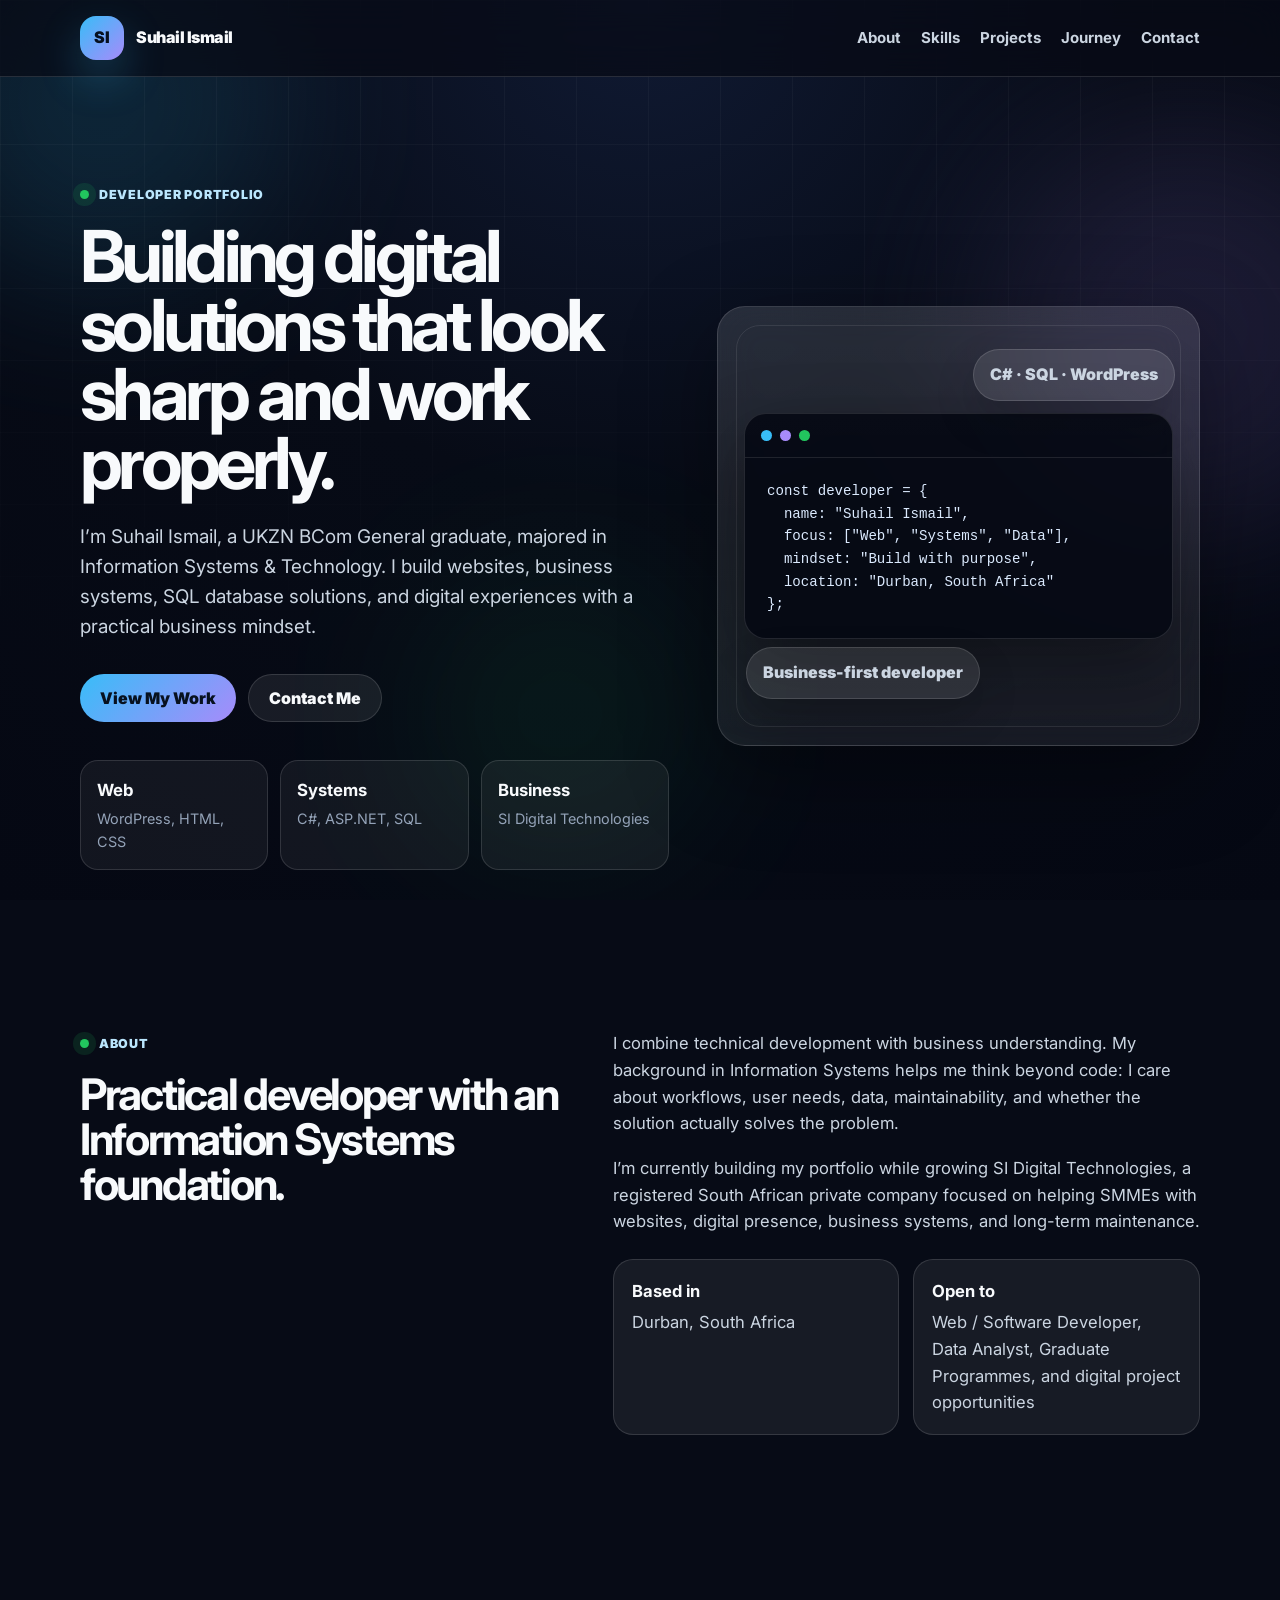
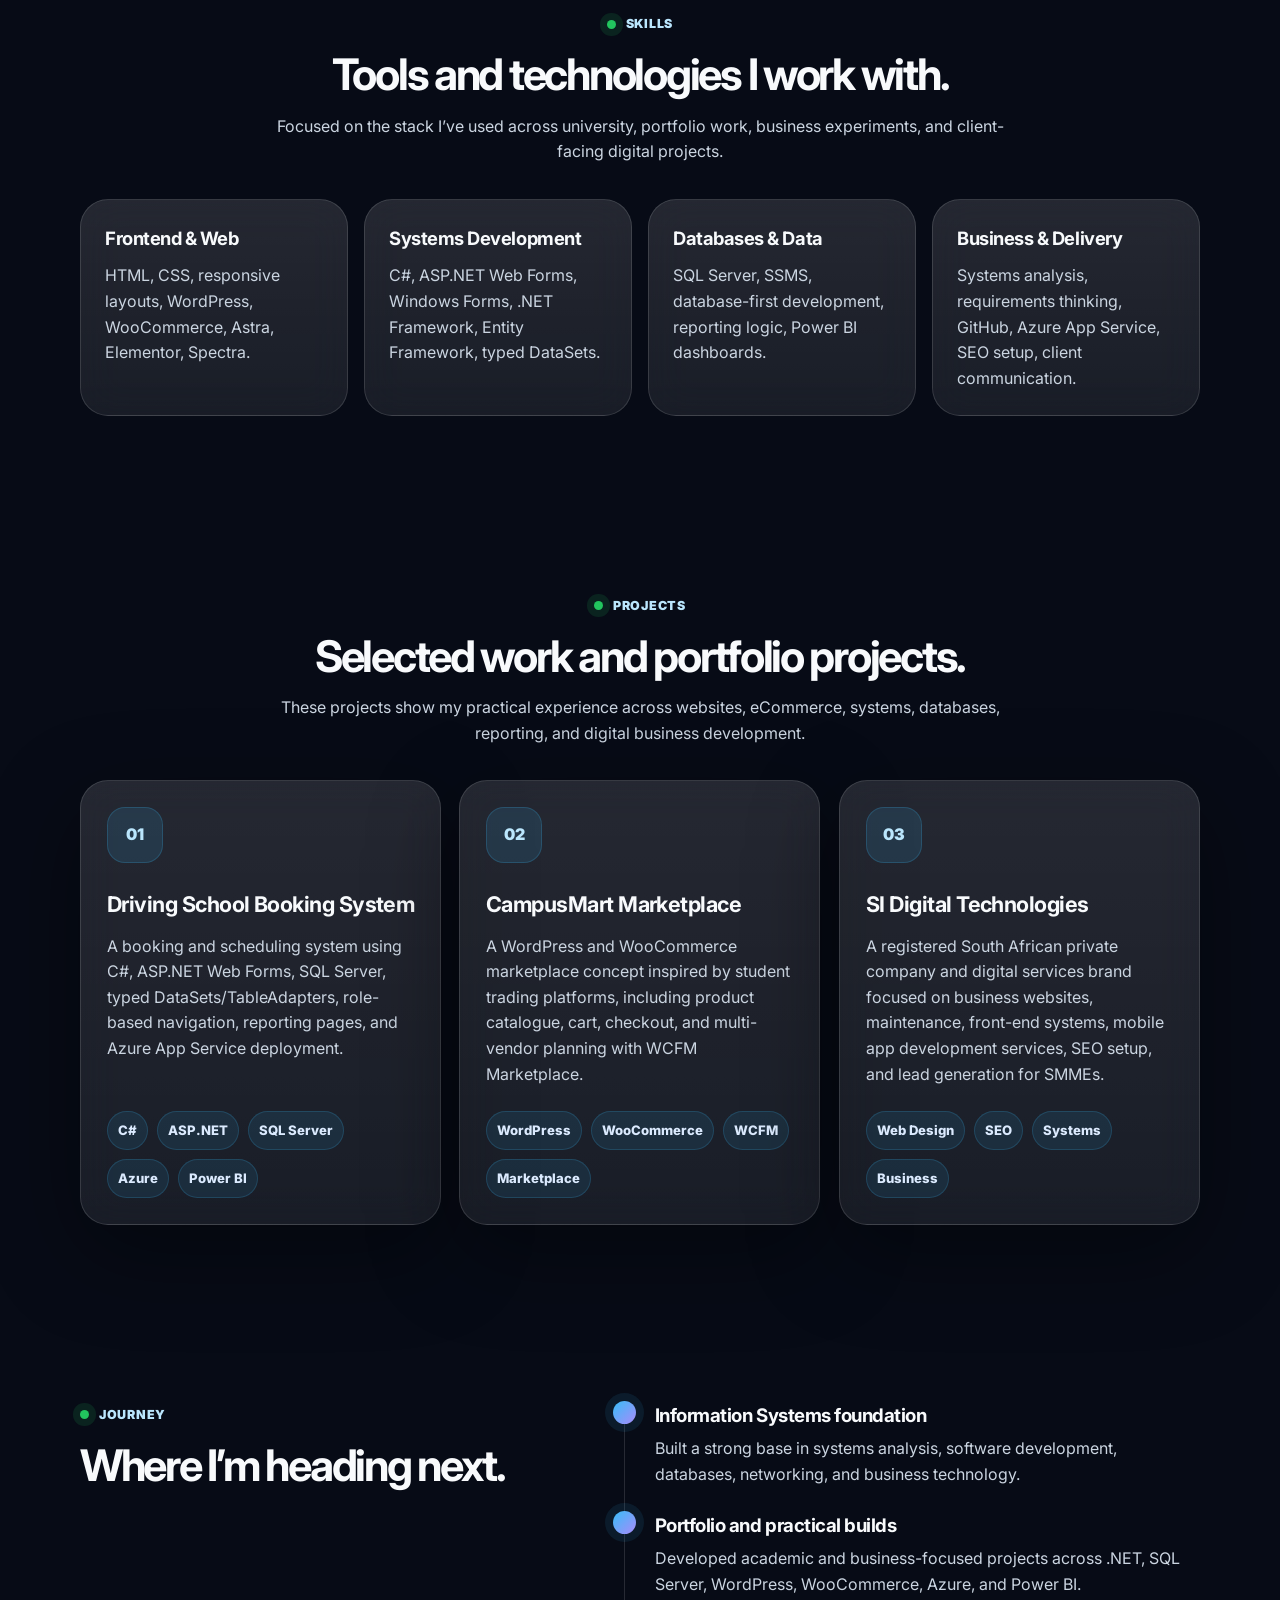
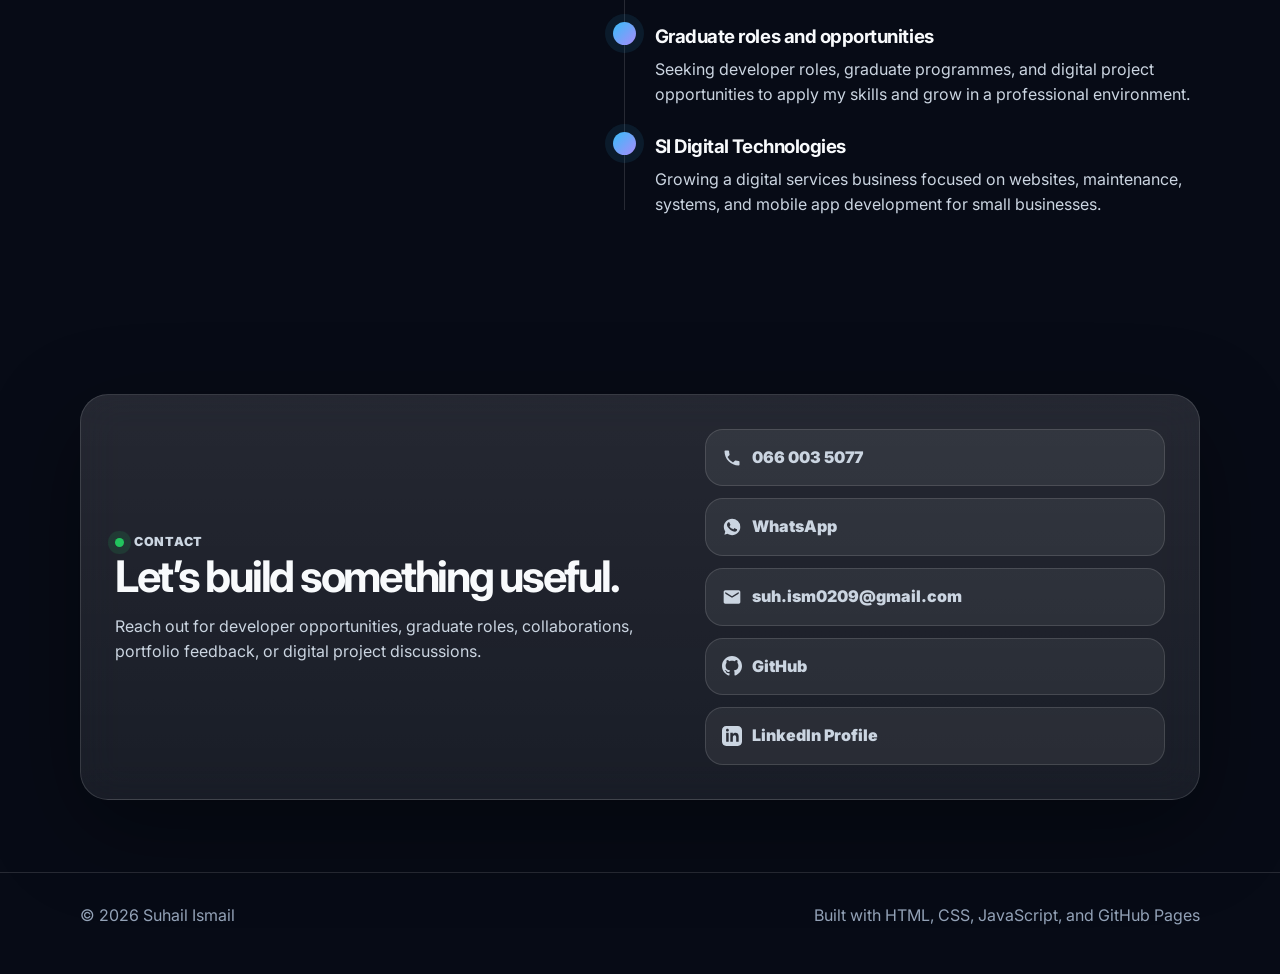
==== commit a833ca44: "Add timeline entry for seeking developer roles and opportunities" ====
--- a/index.html
+++ b/index.html
@@ -153,6 +153,7 @@
         <div class="timeline reveal">
           <article class="timeline-item"><span></span><div><h3>Information Systems foundation</h3><p>Built a strong base in systems analysis, software development, databases, networking, and business technology.</p></div></article>
           <article class="timeline-item"><span></span><div><h3>Portfolio and practical builds</h3><p>Developed academic and business-focused projects across .NET, SQL Server, WordPress, WooCommerce, Azure, and Power BI.</p></div></article>
+          <article class="timeline-item"><span></span><div><h3>Graduate roles and opportunities</h3><p>Seeking developer roles, graduate programmes, and digital project opportunities to apply my skills and grow in a professional environment.</p></div></article>
           <article class="timeline-item"><span></span><div><h3>SI Digital Technologies</h3><p>Growing a digital services business focused on websites, maintenance, systems, and mobile app development for small businesses.</p></div></article>
         </div>
       </div>
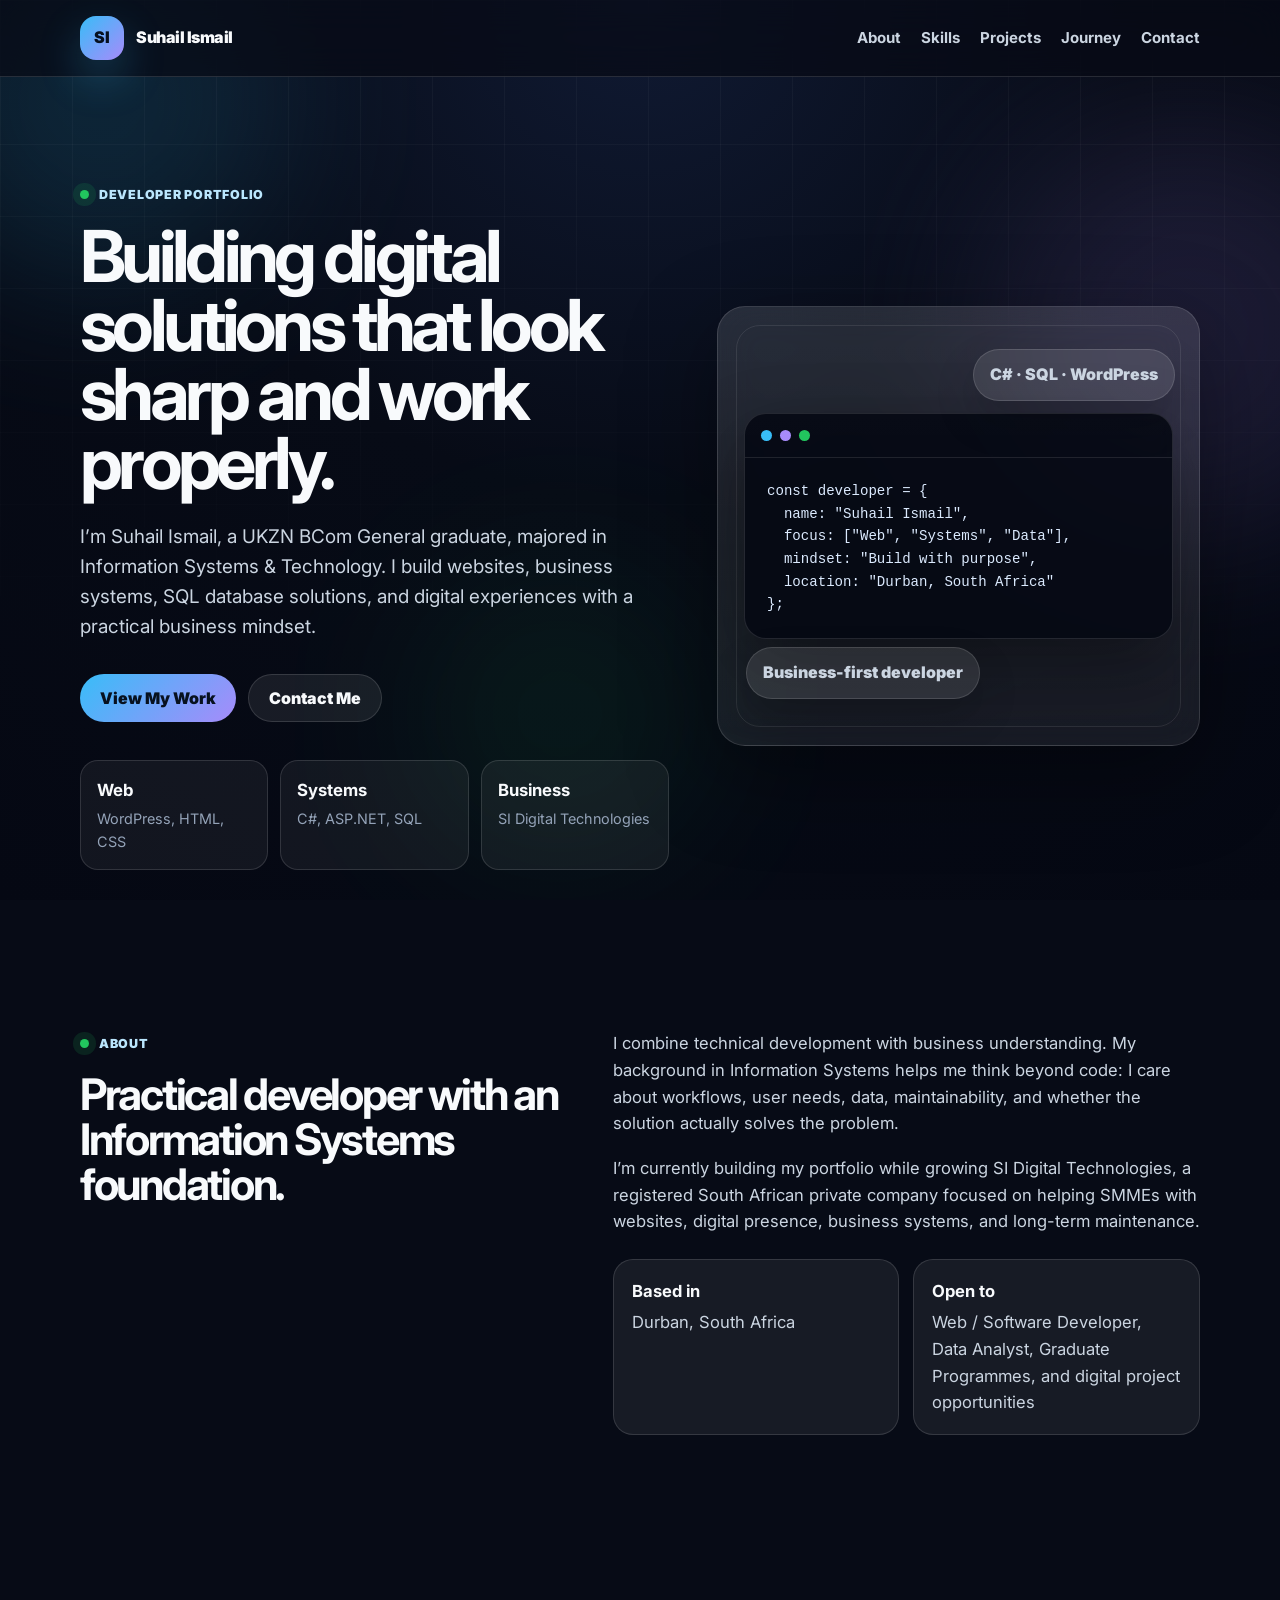
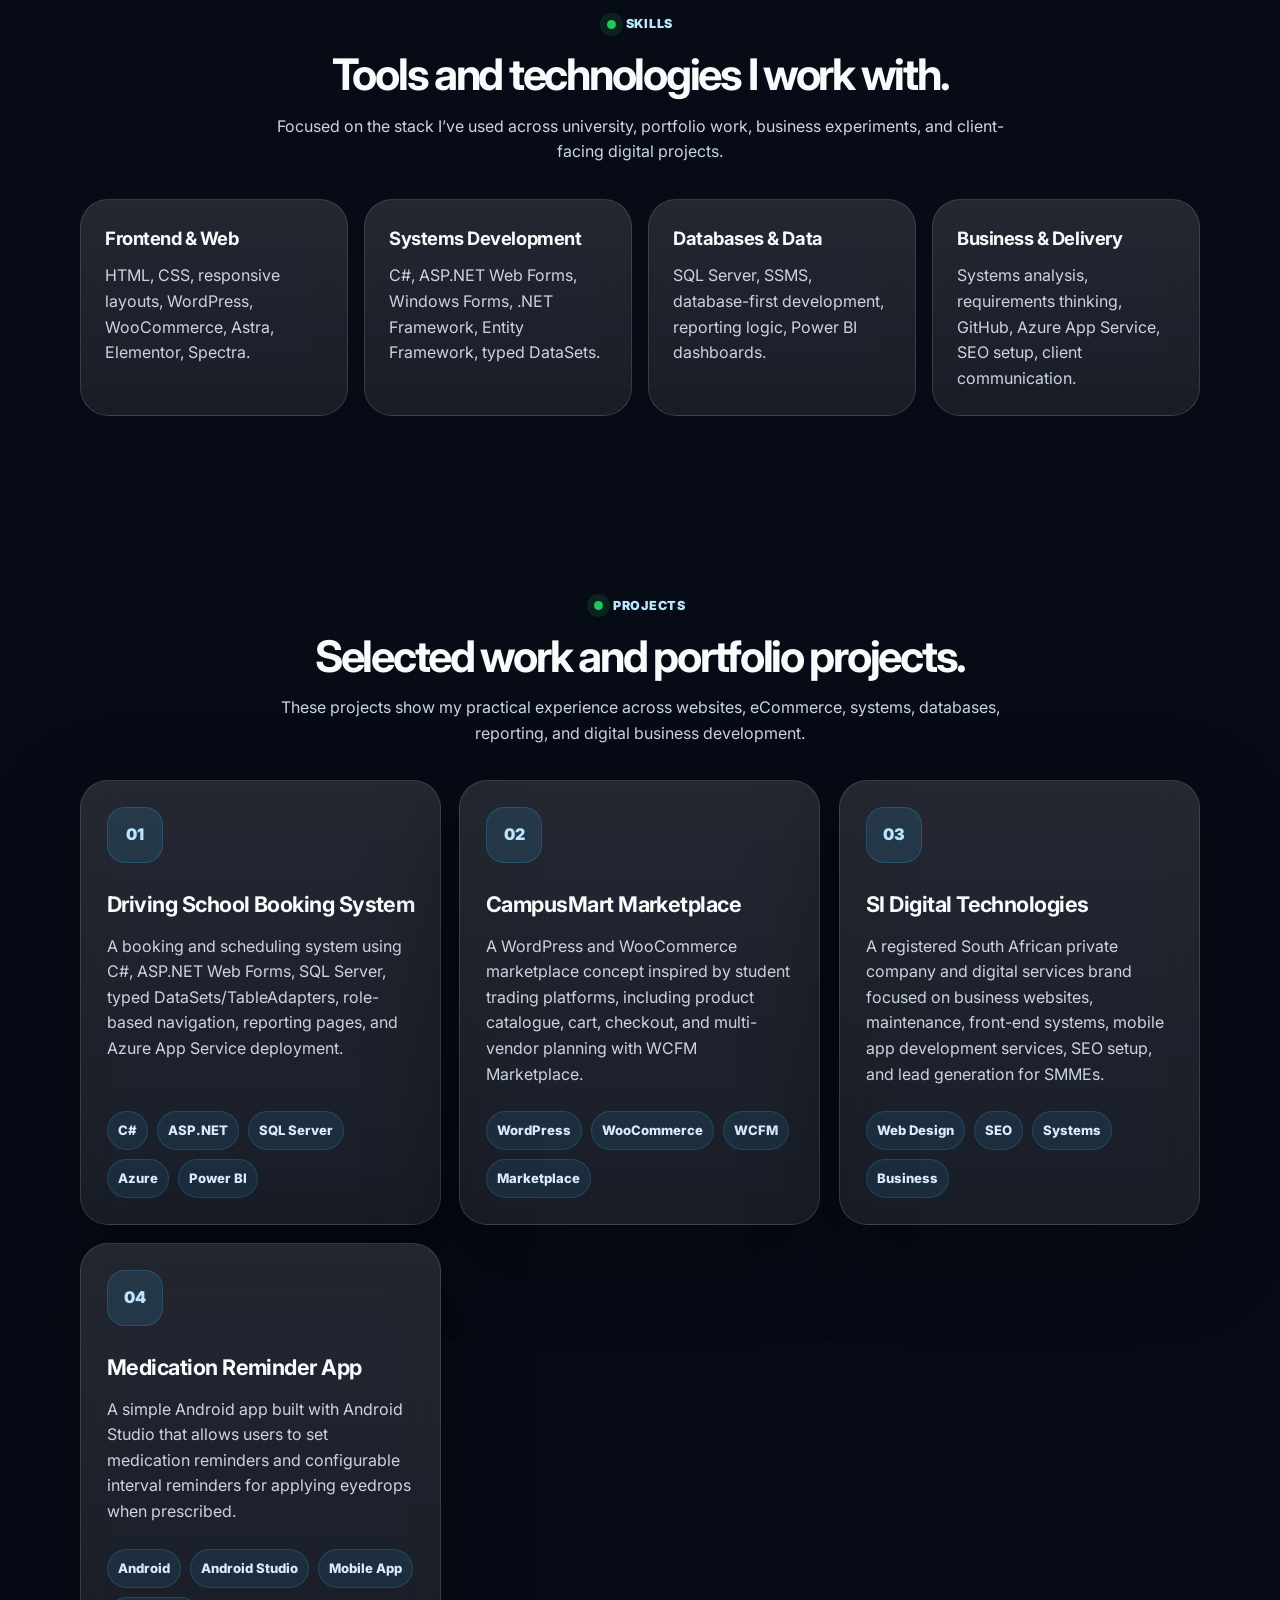
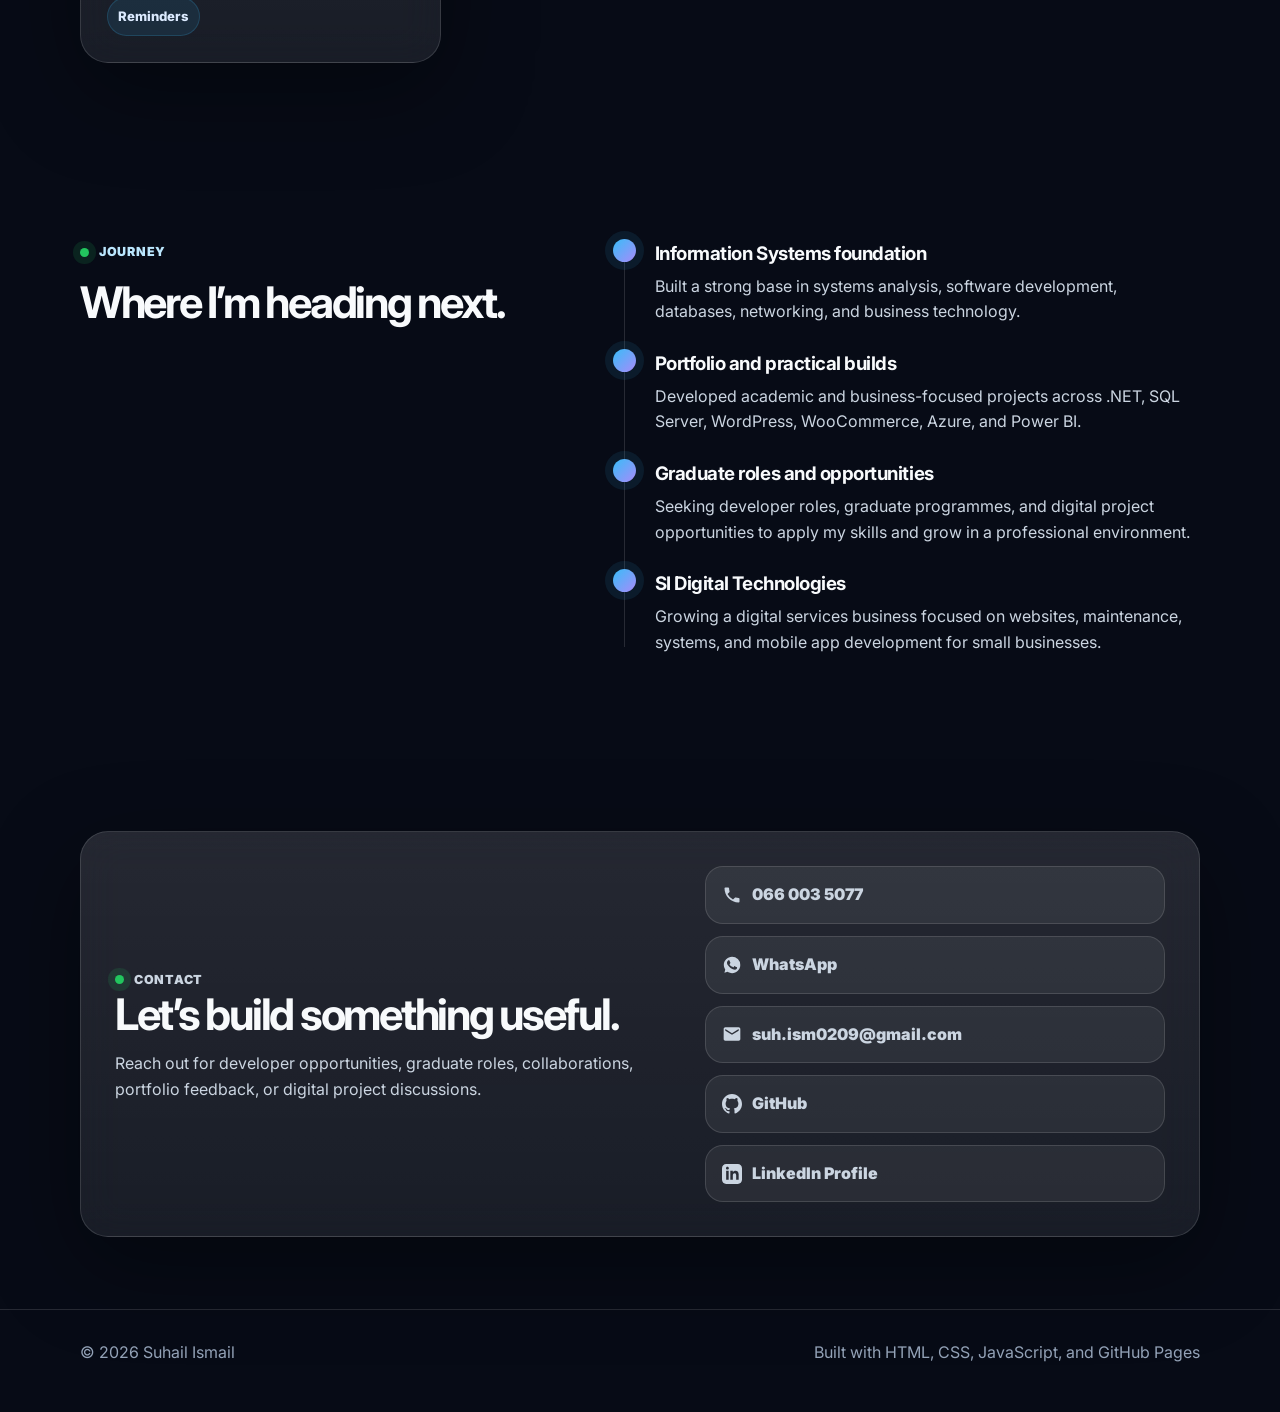
==== commit 4298be92: "Add project card for Medication Reminder App to showcase new mobile application" ====
--- a/index.html
+++ b/index.html
@@ -4,7 +4,8 @@
   <meta charset="utf-8">
   <meta name="viewport" content="width=device-width, initial-scale=1">
   <meta name="description" content="Portfolio of Suhail Ismail, a BCom General graduate majoring in Information Systems and Technology, focused on web development, business systems, databases, and digital solutions.">
-  <meta name="theme-color" content="#070b16">
+  <meta name="msapplication-TileColor" content="#070b16">
+  <meta name="apple-mobile-web-app-status-bar-style" content="black-translucent">
   <title>Suhail Ismail | Developer Portfolio</title>
   <link rel="preconnect" href="https://fonts.googleapis.com">
   <link rel="preconnect" href="https://fonts.gstatic.com" crossorigin>
@@ -140,6 +141,13 @@
             <p>A registered South African private company and digital services brand focused on business websites, maintenance, front-end systems, mobile app development services, SEO setup, and lead generation for SMMEs.</p>
             <div class="tags"><span>Web Design</span><span>SEO</span><span>Systems</span><span>Business</span></div>
           </a>
+
+          <a href="#" class="project-card glass-card reveal tilt-card" data-tilt>
+            <div class="project-number">04</div>
+            <h3>Medication Reminder App</h3>
+            <p>A simple Android app built with Android Studio that allows users to set medication reminders and configurable interval reminders for applying eyedrops when prescribed.</p>
+            <div class="tags"><span>Android</span><span>Android Studio</span><span>Mobile App</span><span>Reminders</span></div>
+          </a>
         </div>
       </div>
     </section>
--- a/style.css
+++ b/style.css
@@ -42,6 +42,7 @@
     linear-gradient(rgba(255,255,255,0.04) 1px, transparent 1px),
     linear-gradient(90deg, rgba(255,255,255,0.04) 1px, transparent 1px);
   background-size: 72px 72px;
+  -webkit-mask-image: linear-gradient(to bottom, black, transparent 78%);
   mask-image: linear-gradient(to bottom, black, transparent 78%);
 }
 .orb { position: absolute; border-radius: 50%; filter: blur(80px); opacity: 0.55; animation: floatOrb 16s ease-in-out infinite alternate; }
@@ -67,6 +68,7 @@
   position: sticky;
   top: 0;
   z-index: 50;
+  -webkit-backdrop-filter: blur(18px);
   backdrop-filter: blur(18px);
   background: rgba(7, 11, 22, 0.72);
   border-bottom: 1px solid var(--line);
@@ -91,7 +93,7 @@
 .nav-toggle { display: none; width: 44px; height: 44px; border: 1px solid var(--line); border-radius: 14px; background: rgba(255,255,255,0.06); }
 .nav-toggle span { display: block; width: 18px; height: 2px; margin: 4px auto; background: var(--text); border-radius: 999px; }
 
-.hero { min-height: auto; display: grid; align-items: center; padding-top: 104px; padding-bottom: 72px; }
+.hero { min-height: 0; display: grid; align-items: center; padding-top: 104px; padding-bottom: 72px; }
 .hero-grid { display: grid; grid-template-columns: minmax(0, 1fr) minmax(340px, 0.82fr); gap: clamp(24px, 4vw, 48px); align-items: center; }
 .eyebrow { display: inline-flex; align-items: center; gap: 10px; margin: 0 0 18px; color: #bae6fd; font-weight: 900; letter-spacing: 0.06em; text-transform: uppercase; font-size: 0.78rem; }
 .eyebrow span { width: 9px; height: 9px; border-radius: 99px; background: var(--accent-three); box-shadow: 0 0 0 7px rgba(34,197,94,0.13); flex: 0 0 auto; }
@@ -125,6 +127,7 @@
   border: 1px solid var(--line);
   border-radius: var(--radius);
   box-shadow: var(--shadow);
+  -webkit-backdrop-filter: blur(20px); /* Safari 9+, iOS 9+ */
   backdrop-filter: blur(20px);
 }
 .hero-visual { perspective: 900px; min-width: 0; width: 100%; max-width: 520px; justify-self: end; }
@@ -210,7 +213,7 @@
 @media (max-width: 980px) {
   .two-col, .contact-card { grid-template-columns: 1fr; }
   .skills-grid, .project-grid { grid-template-columns: repeat(2, minmax(0, 1fr)); }
-  .hero { min-height: auto; }
+  .hero { min-height: 0; }
 }
 
 @media (max-width: 760px) {
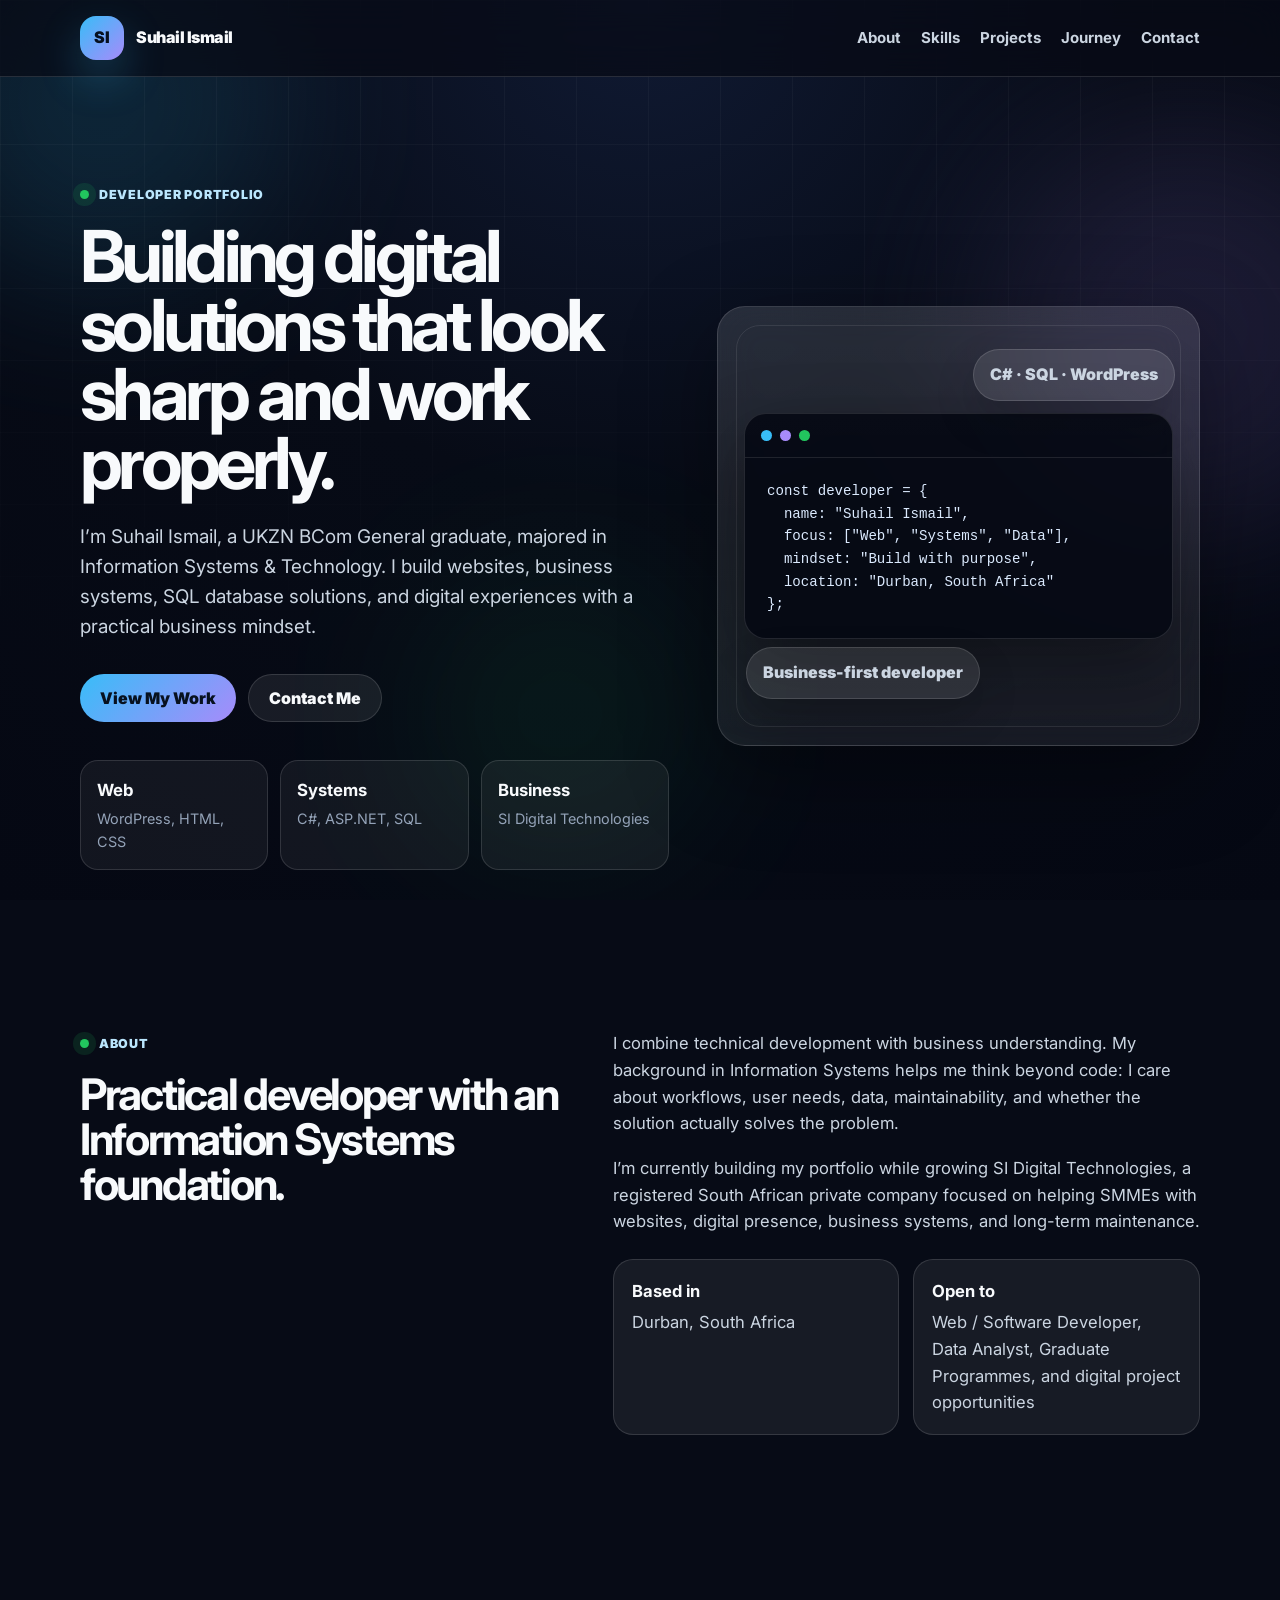
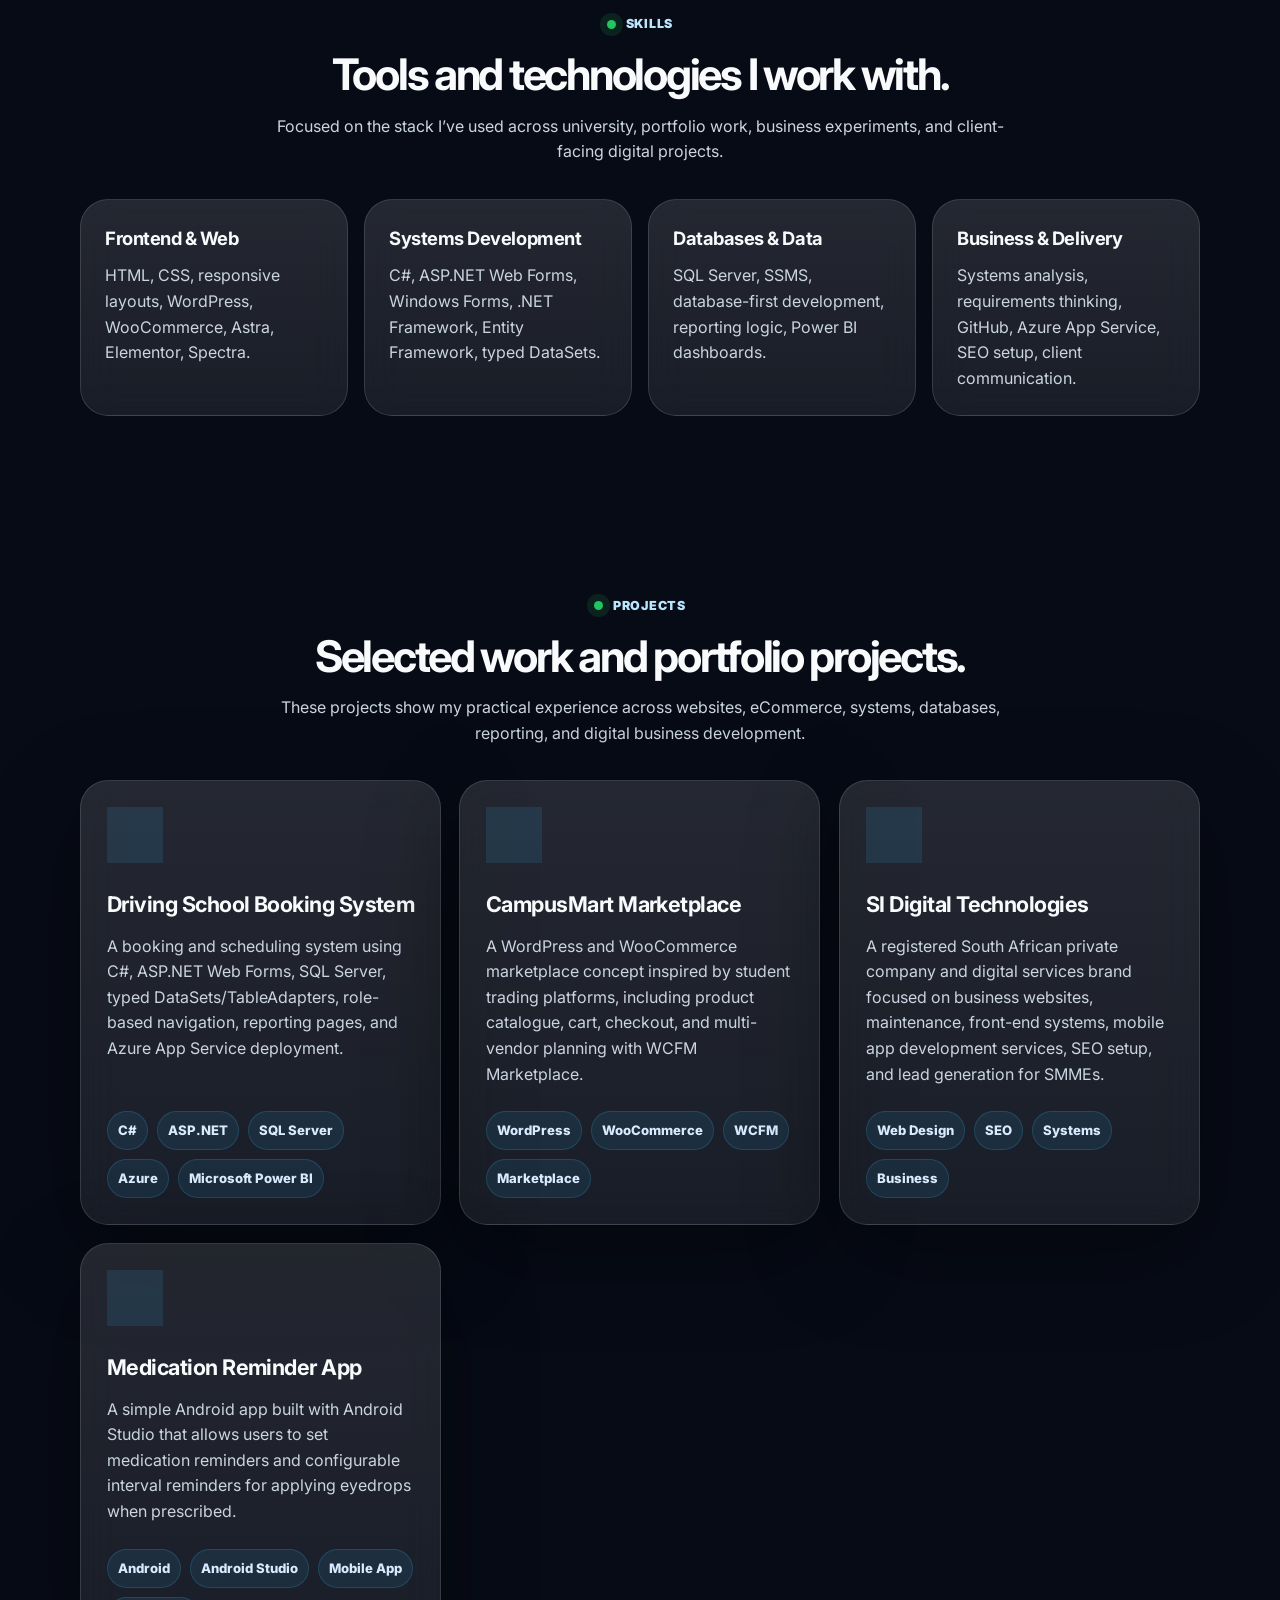
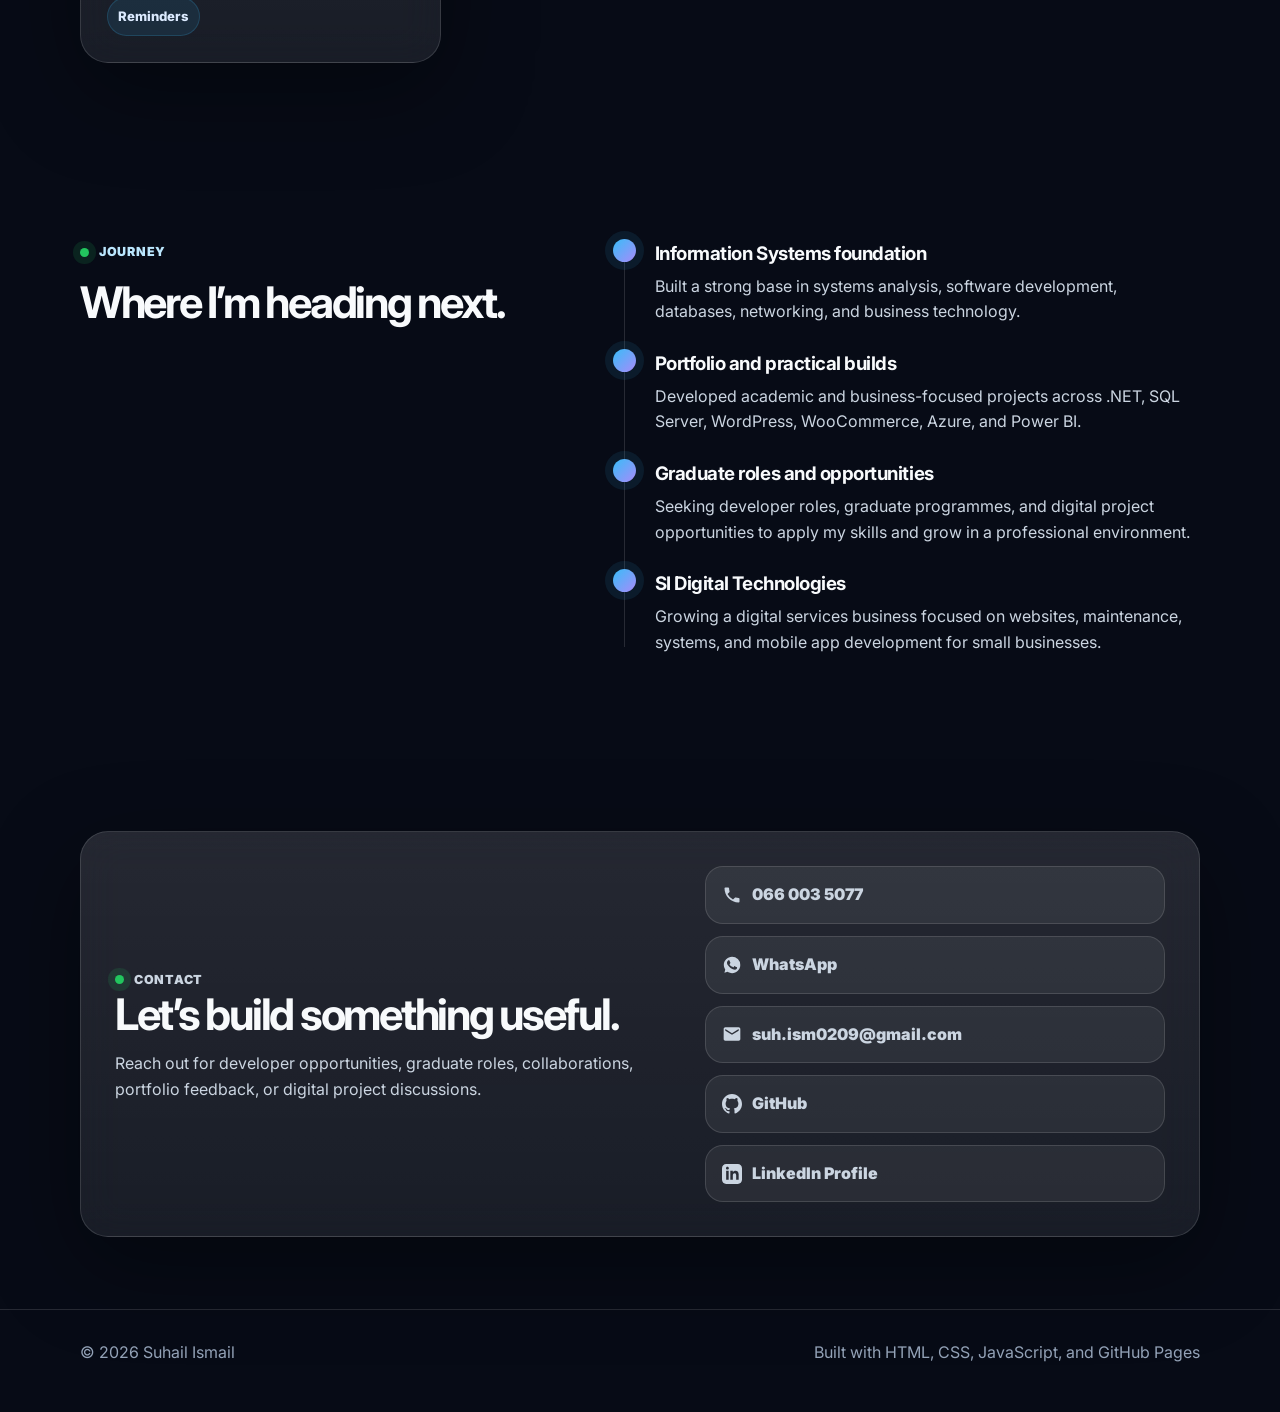
==== commit 692bed36: "Update project tags to include full name for Microsoft Power BI" ====
--- a/index.html
+++ b/index.html
@@ -125,7 +125,7 @@
             <div class="project-number">01</div>
             <h3>Driving School Booking System</h3>
             <p>A booking and scheduling system using C#, ASP.NET Web Forms, SQL Server, typed DataSets/TableAdapters, role-based navigation, reporting pages, and Azure App Service deployment.</p>
-            <div class="tags"><span>C#</span><span>ASP.NET</span><span>SQL Server</span><span>Azure</span><span>Power BI</span></div>
+            <div class="tags"><span>C#</span><span>ASP.NET</span><span>SQL Server</span><span>Azure</span><span>Microsoft Power BI</span></div>
           </a>
 
           <a href="https://www.linkedin.com/posts/suhail-ismail-73589b288_introducing-campusmart-a-university-exclusive-ugcPost-7429116604665339904-hdmT" class="project-card glass-card reveal tilt-card" data-tilt>
@@ -142,7 +142,7 @@
             <div class="tags"><span>Web Design</span><span>SEO</span><span>Systems</span><span>Business</span></div>
           </a>
 
-          <a href="#" class="project-card glass-card reveal tilt-card" data-tilt>
+          <a href="https://www.linkedin.com/posts/suhail-ismail-73589b288_introducing-remedi-medication-reminder-activity-7430614612527636480-XRHQ" class="project-card glass-card reveal tilt-card" data-tilt>
             <div class="project-number">04</div>
             <h3>Medication Reminder App</h3>
             <p>A simple Android app built with Android Studio that allows users to set medication reminders and configurable interval reminders for applying eyedrops when prescribed.</p>
